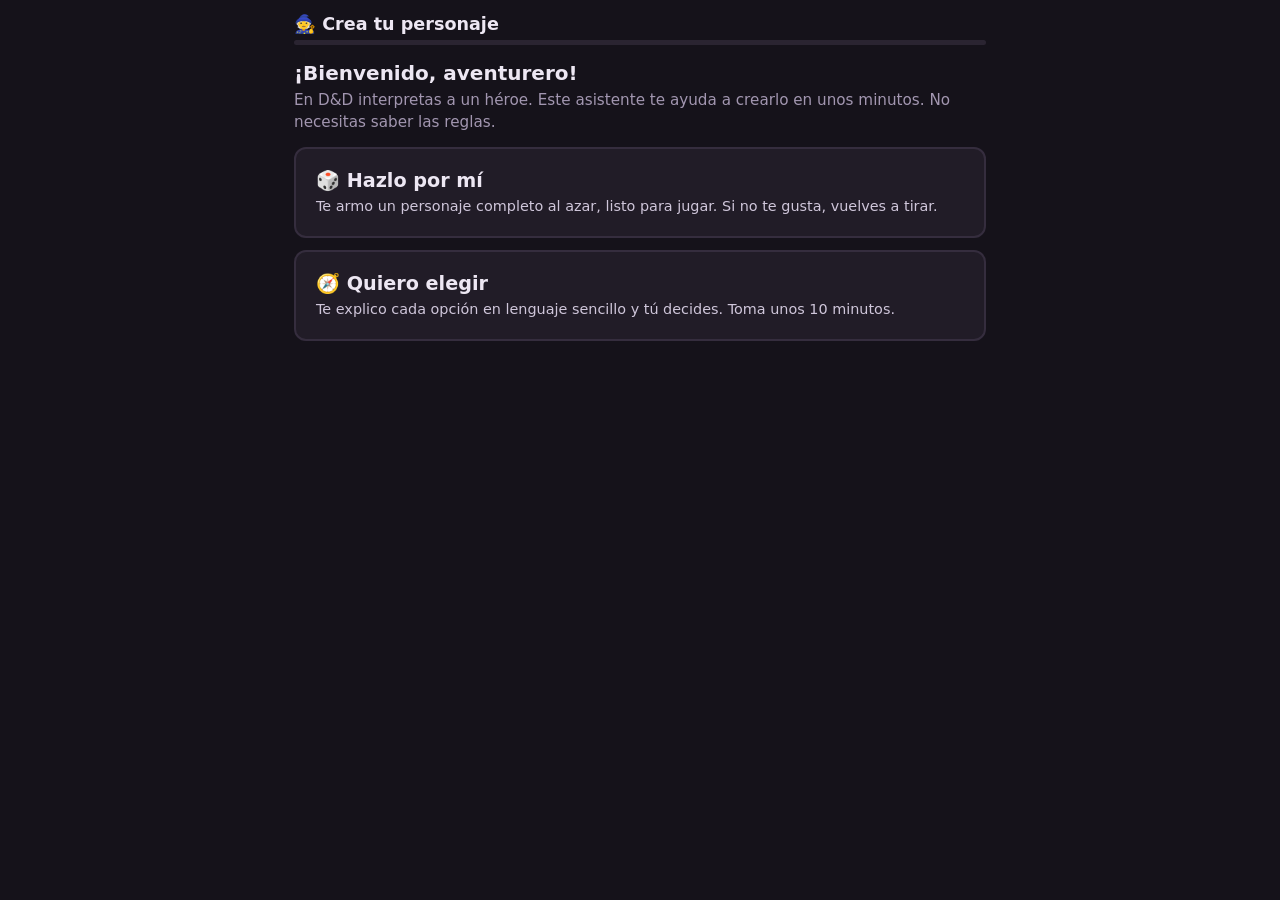
==== crear.html @ 87eded95 "Add files via upload" ====
<!DOCTYPE html>
<html lang="es">
<head>
<meta charset="utf-8">
<meta name="viewport" content="width=device-width, initial-scale=1, viewport-fit=cover">
<title>Crea tu personaje — Mesa D&D</title>
<style>
  :root { --bg:#15121a; --card:#211c27; --card2:#2a2431; --line:#352d3e; --txt:#ede7f3; --mut:#a296b0; --acc:#d4a94e; --acc2:#8f6fd1; --ok:#5fbf7a; }
  * { box-sizing:border-box; -webkit-tap-highlight-color:transparent; }
  html,body { margin:0; background:var(--bg); color:var(--txt); font-family:system-ui,-apple-system,"Segoe UI",sans-serif; }
  main { max-width:720px; margin:0 auto; padding:14px 14px 90px; }
  .top { display:flex; align-items:center; gap:10px; margin-bottom:6px; }
  .top h1 { font-size:1.1rem; margin:0; flex:1; }
  .prog { height:5px; background:var(--card2); border-radius:4px; overflow:hidden; margin-bottom:16px; }
  .prog i { display:block; height:100%; background:var(--acc); transition:width .3s; }
  h2 { font-size:1.25rem; margin:6px 0 4px; }
  p.ayuda { color:var(--mut); margin:0 0 14px; font-size:.95rem; line-height:1.45; }
  .opciones { display:grid; gap:10px; }
  .op { background:var(--card); border:2px solid var(--line); border-radius:12px; padding:12px 14px; cursor:pointer; text-align:left; color:var(--txt); font:inherit; width:100%; }
  .op.sel { border-color:var(--acc); background:#2b2416; }
  .op .t { font-weight:700; font-size:1.02rem; display:flex; align-items:center; gap:8px; flex-wrap:wrap; }
  .op .d { color:#cfc6da; font-size:.9rem; margin-top:4px; line-height:1.4; }
  .op .m { color:var(--mut); font-size:.8rem; margin-top:6px; }
  .tag { font-size:.68rem; padding:2px 7px; border-radius:20px; font-weight:700; background:var(--card2); color:var(--mut); }
  .tag.facil { background:#1f3a29; color:#8fe0a7; } .tag.media { background:#3a3220; color:#f0cf7a; } .tag.alta { background:#3a2026; color:#f08f9b; }
  .tag.rec { background:var(--acc); color:#1b1408; }
  .grande { display:grid; gap:12px; }
  .grande .op { padding:20px; } .grande .op .t { font-size:1.2rem; }
  .barra-nav { position:fixed; bottom:0; left:0; right:0; background:#1b1720; border-top:1px solid var(--line); padding:10px 14px calc(10px + env(safe-area-inset-bottom)); display:flex; gap:10px; justify-content:center; }
  .barra-nav > div { max-width:720px; width:100%; display:flex; gap:10px; }
  button.b { background:var(--card2); color:var(--txt); border:1px solid var(--line); border-radius:10px; padding:12px 16px; font-size:1rem; cursor:pointer; font-family:inherit; }
  button.p { background:var(--acc); color:#1b1408; border-color:var(--acc); font-weight:700; flex:1; }
  button.p:disabled { opacity:.4; }
  button.s { padding:8px 12px; font-size:.88rem; }
  .check { display:flex; align-items:center; gap:10px; background:var(--card); border:1px solid var(--line); border-radius:10px; padding:10px 12px; cursor:pointer; }
  .check.sel { border-color:var(--acc2); background:#2a2340; }
  .check.fija { opacity:.75; cursor:default; }
  .check input { width:20px; height:20px; accent-color:var(--acc2); }
  .check small { color:var(--mut); margin-left:auto; }
  .lista-checks { display:grid; grid-template-columns:repeat(auto-fill,minmax(200px,1fr)); gap:8px; }
  .contador { color:var(--acc); font-weight:700; margin-bottom:10px; }
  label.f { display:flex; flex-direction:column; gap:4px; font-size:.85rem; color:var(--mut); margin-bottom:12px; }
  input.t, select { background:#120f16; color:var(--txt); border:1px solid var(--line); border-radius:9px; padding:10px; font-size:16px; font-family:inherit; width:100%; }
  .fila { display:flex; gap:8px; align-items:flex-end; } .fila > label { flex:1; margin-bottom:0; }
  .sub { margin-top:12px; padding:12px; background:var(--card2); border-radius:10px; }
  .sub h3 { margin:0 0 8px; font-size:.95rem; color:var(--acc); }

  /* Ficha */
  .ficha { background:#fbf8f2; color:#1d1a16; border-radius:12px; padding:18px; font-size:.92rem; }
  .ficha h2 { color:#1d1a16; margin:0; font-size:1.5rem; }
  .ficha .sub2 { color:#6b6157; margin:2px 0 12px; }
  .ficha h3 { font-size:.8rem; text-transform:uppercase; letter-spacing:.06em; color:#8a5a12; margin:16px 0 6px; border-bottom:1px solid #e3d9c8; padding-bottom:3px; }
  .cars { display:grid; grid-template-columns:repeat(6,1fr); gap:6px; }
  .car { border:1.5px solid #cbbfa9; border-radius:10px; text-align:center; padding:6px 2px; }
  .car .n { font-size:.68rem; font-weight:700; color:#6b6157; }
  .car .mod { font-size:1.35rem; font-weight:800; }
  .car .v { font-size:.75rem; color:#6b6157; }
  .stats { display:grid; grid-template-columns:repeat(4,1fr); gap:6px; }
  .st { border:1.5px solid #cbbfa9; border-radius:10px; text-align:center; padding:6px 2px; }
  .st b { display:block; font-size:1.25rem; } .st span { font-size:.68rem; color:#6b6157; font-weight:700; }
  .dos { display:grid; grid-template-columns:1fr 1fr; gap:14px; }
  .ficha ul { margin:0; padding-left:18px; } .ficha li { margin:3px 0; line-height:1.35; }
  .hab { display:grid; grid-template-columns:1fr auto; gap:1px 8px; font-size:.85rem; }
  .hab .c { font-weight:700; } .hab .no { color:#8b8178; }
  table.armas { width:100%; border-collapse:collapse; font-size:.85rem; }
  table.armas th { text-align:left; font-size:.7rem; color:#6b6157; } table.armas td { padding:3px 2px; border-top:1px solid #eee4d3; }
  .nota { font-size:.78rem; color:#6b6157; margin-top:12px; }
  .acciones { display:flex; flex-wrap:wrap; gap:8px; margin:14px 0; }
  @media (max-width:520px) { .cars { grid-template-columns:repeat(3,1fr); } .dos { grid-template-columns:1fr; } }
  @media print {
    body, html { background:#fff; } .no-print, .barra-nav, .top, .prog { display:none !important; }
    main { padding:0; max-width:none; } .ficha { border-radius:0; padding:0; font-size:10.5pt; }
    .cars { grid-template-columns:repeat(6,1fr); } .dos { grid-template-columns:1fr 1fr; }
  }
  .toast { position:fixed; left:50%; bottom:90px; transform:translateX(-50%); background:var(--card2); border:1px solid var(--acc); padding:10px 16px; border-radius:10px; opacity:0; transition:opacity .2s; pointer-events:none; z-index:9; }
  .toast.on { opacity:1; }
</style>
</head>
<body>
<main>
  <div class="top"><h1>🧙 Crea tu personaje</h1><span id="paso-txt" style="color:var(--mut);font-size:.85rem"></span></div>
  <div class="prog"><i id="prog"></i></div>
  <div id="vista"></div>
</main>
<div class="barra-nav no-print" id="nav"><div>
  <button class="b" id="atras">← Atrás</button>
  <button class="b p" id="sig">Siguiente →</button>
</div></div>
<div class="toast" id="toast"></div>

<script>
/* =====================================================================
   DATOS — SRD 5.2.1 (Wizards of the Coast, CC-BY-4.0). Traducción propia.
   ===================================================================== */
const CAR = ["FUE","DES","CON","INT","SAB","CAR"];
const CAR_N = { FUE:"Fuerza", DES:"Destreza", CON:"Constitución", INT:"Inteligencia", SAB:"Sabiduría", CAR:"Carisma" };
const HAB = { "Acrobacias":"DES","Arcanos":"INT","Atletismo":"FUE","Engaño":"CAR","Historia":"INT","Interpretación":"CAR",
  "Intimidación":"CAR","Investigación":"INT","Juego de manos":"DES","Medicina":"SAB","Naturaleza":"INT","Percepción":"SAB",
  "Perspicacia":"SAB","Persuasión":"CAR","Religión":"INT","Sigilo":"DES","Supervivencia":"SAB","Trato con animales":"SAB" };
const TODAS = Object.keys(HAB);

// Armas: [nombre, daño, tipo, propiedad: "sutil" | "dist" | "arroj" | ""]
const A = {
  granhacha:["Gran hacha","1d12","cortante",""], hachamano:["Hacha de mano","1d6","cortante","arroj"],
  daga:["Daga","1d4","perforante","sutil"], maza:["Maza","1d6","contundente",""], hoz:["Hoz","1d4","cortante",""],
  baston:["Bastón","1d6","contundente",""], espadon:["Espadón","2d6","cortante",""], mayal:["Mayal","1d8","contundente",""],
  jabalina:["Jabalina","1d6","perforante","arroj"], cimitarra:["Cimitarra","1d6","cortante","sutil"],
  espadacorta:["Espada corta","1d6","perforante","sutil"], arcolargo:["Arco largo","1d8","perforante","dist"],
  arcocorto:["Arco corto","1d6","perforante","dist"], lanza:["Lanza","1d6","perforante",""], espadalarga:["Espada larga","1d8","cortante",""],
};

const CLASES = {
  barbaro: { n:"Bárbaro", ico:"🪓", dg:12, comp:"facil", salv:["FUE","CON"], hab:[2,["Trato con animales","Atletismo","Intimidación","Naturaleza","Percepción","Supervivencia"]],
    arr:[15,13,14,10,12,8], bg:"soldado", inc:{FUE:2,CON:1},
    d:"Un guerrero feroz que entra en furia y aguanta golpes que tumbarían a cualquiera.", gusta:"te gusta ir al frente y pegar fuerte",
    eq:{ A:{ txt:"Gran hacha, 4 hachas de mano, paquete de explorador y 15 po", armas:["granhacha","hachamano"], ca:c=>10+c.DES+c.CON } },
    rasgos:c=>["<b>Furia</b> (2 usos; acción adicional): +2 al daño con ataques de Fuerza, resistencia al daño contundente, cortante y perforante, y ventaja en pruebas y salvaciones de Fuerza. Recuperas 1 uso con descanso corto y todos con descanso largo.",
      "<b>Defensa sin armadura</b>: sin armadura, tu CA es 10 + DES + CON (puedes usar escudo).",
      "<b>Maestría con armas</b>: usas la propiedad de maestría de 2 tipos de armas cuerpo a cuerpo."] },
  bardo: { n:"Bardo", ico:"🎻", dg:8, comp:"media", salv:["DES","CAR"], hab:[3,TODAS], arr:[8,14,12,13,10,15], bg:"acolito", inc:{CAR:2,INT:1},
    d:"Artista con magia: inspira a sus aliados, encanta a la gente y sabe un poco de todo.", gusta:"te gusta hablar, apoyar al grupo y lucirte",
    eq:{ A:{ txt:"Armadura de cuero, 2 dagas, un instrumento musical, paquete de artista y 19 po", armas:["daga"], ca:c=>11+c.DES } },
    magia:{ car:"CAR", trucos:2, prep:4, esp:"2 de nivel 1" },
    rasgos:c=>[`<b>Inspiración bárdica</b> (acción adicional): das a un aliado un d6 que puede sumar a una tirada d20 fallida. Usos: ${Math.max(1,c.CAR)} por descanso largo.`,
      "<b>Lanzamiento de conjuros</b> (Carisma): 2 trucos y 4 conjuros preparados de la lista de bardo."] },
  clerigo: { n:"Clérigo", ico:"✨", dg:8, comp:"media", salv:["SAB","CAR"], hab:[2,["Historia","Perspicacia","Medicina","Persuasión","Religión"]],
    arr:[14,8,13,10,15,12], bg:"acolito", inc:{SAB:2,CAR:1},
    d:"Elegido de un dios: cura, protege y castiga con poder divino. El corazón del grupo.", gusta:"te gusta cuidar a los demás",
    eq:{ A:{ txt:"Camisote de mallas, escudo, maza, símbolo sagrado, paquete de sacerdote y 7 po", armas:["maza"], ca:c=>13+Math.min(2,c.DES)+2 } },
    magia:{ car:"SAB", trucos:3, prep:4, esp:"2 de nivel 1" },
    rasgos:c=>["<b>Lanzamiento de conjuros</b> (Sabiduría): 3 trucos y 4 conjuros preparados de la lista de clérigo.",
      "<b>Orden divina</b>: elige <i>Protector</i> (armas marciales y armadura pesada) o <i>Taumaturgo</i> (un truco extra y bono a Arcanos y Religión)."] },
  druida: { n:"Druida", ico:"🌿", dg:8, comp:"alta", salv:["INT","SAB"], hab:[2,["Trato con animales","Arcanos","Perspicacia","Medicina","Naturaleza","Percepción","Religión","Supervivencia"]],
    arr:[8,12,14,13,15,10], bg:"sabio", inc:{SAB:2,CON:1},
    d:"Guardián de la naturaleza con magia de plantas, animales y elementos.", gusta:"te gusta la naturaleza y tener muchas opciones",
    eq:{ A:{ txt:"Armadura de cuero, escudo, hoz, foco druídico (bastón), paquete de explorador, útiles de herborista y 9 po", armas:["hoz","baston"], ca:c=>11+c.DES+2 } },
    magia:{ car:"SAB", trucos:2, prep:4, esp:"2 de nivel 1" },
    rasgos:c=>["<b>Druídico</b>: conoces el idioma secreto de los druidas y siempre tienes preparado <i>Hablar con los animales</i>.",
      "<b>Orden primigenia</b>: elige <i>Mago</i> (un truco extra y bono a Arcanos y Naturaleza) o <i>Guardián</i> (armas marciales y armadura media).",
      "<b>Lanzamiento de conjuros</b> (Sabiduría): 2 trucos y 4 conjuros preparados de la lista de druida."] },
  guerrero: { n:"Guerrero", ico:"⚔️", dg:10, comp:"facil", salv:["FUE","CON"], hab:[2,["Acrobacias","Trato con animales","Atletismo","Historia","Perspicacia","Intimidación","Persuasión","Percepción","Supervivencia"]],
    arr:[15,14,13,8,10,12], bg:"soldado", inc:{FUE:2,CON:1},
    d:"Experto en armas y armaduras. Sencillo de jugar y muy resistente.", gusta:"quieres algo directo y sólido",
    eq:{ A:{ txt:"Cota de mallas, espadón, mayal, 8 jabalinas, paquete de explorador de mazmorras y 4 po", armas:["espadon","mayal","jabalina"], ca:c=>16, estilo:"armas a dos manos" },
         B:{ txt:"Armadura de cuero tachonado, cimitarra, espada corta, arco largo, 20 flechas, carcaj, paquete de explorador de mazmorras y 11 po", armas:["arcolargo","cimitarra","espadacorta"], ca:c=>12+c.DES, estilo:"arquería" } },
    rasgos:c=>[`<b>Estilo de combate</b>: ${c._eq.estilo === "arquería" ? "<i>Arquería</i>: +2 a las tiradas de ataque con armas a distancia (ya incluido)." : "<i>Combate con armas a dos manos</i>: al tirar daño con un arma a dos manos, trata los 1 y 2 como 3."}`,
      "<b>Nuevas fuerzas</b> (acción adicional): recuperas 1d10 + tu nivel de PG. 2 usos.",
      "<b>Maestría con armas</b>: usas la propiedad de maestría de 3 tipos de armas."] },
  monje: { n:"Monje", ico:"👊", dg:8, comp:"media", salv:["FUE","DES"], hab:[2,["Acrobacias","Atletismo","Historia","Perspicacia","Religión","Sigilo"]],
    arr:[12,15,13,10,14,8], bg:"criminal", inc:{DES:2,CON:1},
    d:"Artista marcial veloz que pelea con puños y patadas.", gusta:"te gusta moverte rápido y golpear muchas veces",
    eq:{ A:{ txt:"Lanza, 5 dagas, herramientas de artesano o instrumento musical, paquete de explorador y 11 po", armas:["lanza","daga"], ca:c=>10+c.DES+c.SAB, monje:true } },
    rasgos:c=>["<b>Artes marciales</b>: puedes hacer un golpe sin armas como acción adicional; tu dado de artes marciales es d6 y usas Destreza para golpes sin armas y armas de monje.",
      "<b>Defensa sin armadura</b>: sin armadura ni escudo, tu CA es 10 + DES + SAB."] },
  paladin: { n:"Paladín", ico:"🛡️", dg:10, comp:"media", salv:["SAB","CAR"], hab:[2,["Atletismo","Perspicacia","Intimidación","Medicina","Persuasión","Religión"]],
    arr:[15,10,13,8,12,14], bg:"soldado", inc:{FUE:2,CON:1},
    d:"Caballero sagrado con un juramento: pelea en primera fila y también cura.", gusta:"quieres ser el héroe protector",
    eq:{ A:{ txt:"Cota de mallas, escudo, espada larga, 6 jabalinas, símbolo sagrado, paquete de sacerdote y 9 po", armas:["espadalarga","jabalina"], ca:c=>16+2 } },
    magia:{ car:"CAR", trucos:0, prep:2, esp:"2 de nivel 1" },
    rasgos:c=>["<b>Imposición de manos</b> (acción adicional): reserva de 5 PG para curar (5 × nivel).",
      "<b>Lanzamiento de conjuros</b> (Carisma): 2 conjuros preparados de la lista de paladín.",
      "<b>Maestría con armas</b>: usas la propiedad de maestría de 2 tipos de armas."] },
  explorador: { n:"Explorador", ico:"🏹", dg:10, comp:"media", salv:["FUE","DES"], hab:[3,["Trato con animales","Atletismo","Perspicacia","Investigación","Naturaleza","Percepción","Sigilo","Supervivencia"]],
    arr:[12,15,13,8,14,10], bg:"soldado", inc:{DES:2,CON:1},
    d:"Cazador y rastreador experto en la naturaleza, letal con el arco.", gusta:"te gusta atacar a distancia y explorar",
    eq:{ A:{ txt:"Armadura de cuero tachonado, cimitarra, espada corta, arco largo, 20 flechas, carcaj, foco druídico (muérdago), paquete de explorador y 7 po", armas:["arcolargo","cimitarra","espadacorta"], ca:c=>12+c.DES } },
    magia:{ car:"SAB", trucos:0, prep:2, esp:"2 de nivel 1" },
    rasgos:c=>["<b>Enemigo predilecto</b>: siempre tienes preparado <i>Marca del cazador</i> y puedes lanzarlo 2 veces sin gastar espacio por descanso largo.",
      "<b>Lanzamiento de conjuros</b> (Sabiduría): 2 conjuros preparados de la lista de explorador.",
      "<b>Maestría con armas</b>: usas la propiedad de maestría de 2 tipos de armas."] },
  picaro: { n:"Pícaro", ico:"🗡️", dg:8, comp:"facil", salv:["DES","INT"], hab:[4,["Acrobacias","Atletismo","Engaño","Perspicacia","Intimidación","Investigación","Percepción","Persuasión","Juego de manos","Sigilo"]],
    arr:[12,15,13,14,10,8], bg:"criminal", inc:{DES:2,CON:1},
    d:"Sigiloso y astuto: abre cerraduras, desactiva trampas y golpea donde más duele.", gusta:"te gusta ser sigiloso y listo",
    eq:{ A:{ txt:"Armadura de cuero, 2 dagas, espada corta, arco corto, 20 flechas, carcaj, herramientas de ladrón, paquete de ladrón y 8 po", armas:["espadacorta","arcocorto","daga"], ca:c=>11+c.DES } },
    rasgos:c=>["<b>Ataque furtivo</b>: una vez por turno, +1d6 de daño con un arma sutil o a distancia si tienes ventaja o un aliado está a 5 pies del objetivo.",
      "<b>Pericia</b>: elige 2 de tus habilidades; tu bono de competencia se duplica en ellas.",
      "<b>Jerga de ladrones</b>: conoces el lenguaje secreto de los ladrones y un idioma más.",
      "<b>Maestría con armas</b>: usas la propiedad de maestría de 2 tipos de armas."] },
  hechicero: { n:"Hechicero", ico:"🔥", dg:6, comp:"alta", salv:["CON","CAR"], hab:[2,["Arcanos","Engaño","Perspicacia","Intimidación","Persuasión","Religión"]],
    arr:[10,13,14,8,12,15], bg:"acolito", inc:{CAR:2,SAB:1},
    d:"La magia corre por su sangre: pocos conjuros, pero muy potentes.", gusta:"quieres lanzar magia explosiva",
    eq:{ A:{ txt:"Lanza, 2 dagas, foco arcano (cristal), paquete de explorador de mazmorras y 28 po", armas:["lanza","daga"], ca:c=>10+c.DES } },
    magia:{ car:"CAR", trucos:4, prep:2, esp:"2 de nivel 1" },
    rasgos:c=>["<b>Lanzamiento de conjuros</b> (Carisma): 4 trucos y 2 conjuros preparados de la lista de hechicero.",
      "<b>Hechicería innata</b> (acción adicional, 1 minuto): +1 a la CD de tus conjuros y ventaja en tus ataques de conjuro. 2 veces por descanso largo."] },
  brujo: { n:"Brujo", ico:"👁️", dg:8, comp:"alta", salv:["SAB","CAR"], hab:[2,["Arcanos","Engaño","Historia","Intimidación","Investigación","Naturaleza","Religión"]],
    arr:[8,14,13,12,10,15], bg:"acolito", inc:{CAR:2,INT:1},
    d:"Hizo un pacto con un ser poderoso a cambio de magia. Misterioso y versátil.", gusta:"te atrae una historia oscura",
    eq:{ A:{ txt:"Armadura de cuero, hoz, 2 dagas, foco arcano (orbe), libro de saber oculto, paquete de erudito y 15 po", armas:["hoz","daga"], ca:c=>11+c.DES } },
    magia:{ car:"CAR", trucos:2, prep:2, esp:"1 de nivel 1 (vuelve con descanso corto)" },
    rasgos:c=>["<b>Invocaciones sobrenaturales</b>: elige 1 invocación.",
      "<b>Magia de pacto</b> (Carisma): 2 trucos y 2 conjuros preparados de la lista de brujo. Tu espacio de conjuro se recupera con descanso corto."] },
  mago: { n:"Mago", ico:"📜", dg:6, comp:"alta", salv:["INT","SAB"], hab:[2,["Arcanos","Historia","Perspicacia","Investigación","Medicina","Naturaleza","Religión"]],
    arr:[8,12,13,15,14,10], bg:"sabio", inc:{INT:2,CON:1},
    d:"Estudioso de la magia arcana con el libro de conjuros más grande del grupo.", gusta:"te gusta resolver problemas con ingenio",
    eq:{ A:{ txt:"2 dagas, foco arcano (bastón), túnica, libro de conjuros, paquete de erudito y 5 po", armas:["daga","baston"], ca:c=>10+c.DES } },
    magia:{ car:"INT", trucos:3, prep:4, esp:"2 de nivel 1" },
    rasgos:c=>["<b>Lanzamiento de conjuros</b> (Inteligencia): 3 trucos y 4 conjuros preparados. Tu libro empieza con 6 conjuros de nivel 1.",
      "<b>Ritualista</b>: lanzas como ritual los conjuros con esa etiqueta de tu libro sin prepararlos.",
      "<b>Recuperación arcana</b>: una vez por descanso largo, al terminar un descanso corto recuperas espacios de conjuro (nivel total 1)."] },
};

const TRASFONDOS = {
  acolito:  { n:"Acólito", cars:["INT","SAB","CAR"], hab:["Perspicacia","Religión"], herr:"Útiles de caligrafía",
    dote:"<b>Iniciado en la magia (Clérigo)</b>: 2 trucos y 1 conjuro de nivel 1 de clérigo; ese conjuro lo lanzas gratis 1 vez por descanso largo.",
    d:"Serviste en un templo. Conoces los ritos y las escrituras de tu fe." },
  criminal: { n:"Criminal", cars:["DES","CON","INT"], hab:["Juego de manos","Sigilo"], herr:"Herramientas de ladrón",
    dote:"<b>Alerta</b>: sumas tu bono de competencia a la iniciativa (ya incluido) y puedes intercambiar tu iniciativa con un aliado.",
    d:"Vivías al margen de la ley: robos, contrabando o algo peor." },
  sabio:    { n:"Sabio", cars:["CON","INT","SAB"], hab:["Arcanos","Historia"], herr:"Útiles de caligrafía",
    dote:"<b>Iniciado en la magia (Mago)</b>: 2 trucos y 1 conjuro de nivel 1 de mago; ese conjuro lo lanzas gratis 1 vez por descanso largo.",
    d:"Pasaste años entre libros y pergaminos buscando conocimiento." },
  soldado:  { n:"Soldado", cars:["FUE","DES","CON"], hab:["Atletismo","Intimidación"], herr:"Un juego de mesa",
    dote:"<b>Atacante salvaje</b>: una vez por turno, al impactar con un arma, tira el daño dos veces y quédate con el mayor.",
    d:"Serviste en un ejército o milicia. Sabes pelear en formación y obedecer órdenes." },
};

const ESPECIES = {
  draconido: { n:"Dracónido", vel:30, d:"Descendiente de dragones, con escamas y aliento elemental.",
    sub:{ t:"Ancestro dracónico", ops:{ "Negro o Cobre":"ácido", "Azul o Bronce":"relámpago", "Latón, Oro o Rojo":"fuego", "Verde":"veneno", "Plata o Blanco":"frío" } },
    rasgos:s=>[`<b>Arma de aliento</b>: sustituye un ataque por un cono de 15 pies o una línea de 30×5 pies. Salvación de DES (CD 8 + CON + competencia) o 1d10 de daño de ${s}, la mitad si supera. Usos: tu bono de competencia por descanso largo.`,
      `<b>Resistencia</b> al daño de ${s}.`, "<b>Visión en la oscuridad</b> 60 pies."] },
  enano: { n:"Enano", vel:30, d:"Recio y testarudo, hijo de la piedra y la forja.", pgExtra:1,
    rasgos:()=>["<b>Visión en la oscuridad</b> 120 pies.", "<b>Resiliencia enana</b>: resistencia al daño de veneno y ventaja en salvaciones contra el estado Envenenado.",
      "<b>Dureza enana</b>: +1 PG máximo por nivel (ya incluido).", "<b>Afinidad con la piedra</b> (acción adicional): sentido de la vibración 60 pies durante 10 minutos sobre piedra. Usos: tu bono de competencia por descanso largo."] },
  elfo: { n:"Elfo", vel:30, d:"Gracioso y longevo, con sentidos agudos y un toque de magia feérica.",
    sub:{ t:"Linaje élfico", ops:{ "Drow":"Visión en la oscuridad 120 pies y conoces el truco <i>Luces danzantes</i>.", "Alto elfo":"Conoces el truco <i>Prestidigitación</i> (puedes cambiarlo por otro truco de mago tras un descanso largo).", "Elfo de los bosques":"Tu velocidad es 35 pies y conoces el truco <i>Druidismo</i>." } },
    habExtra:{ n:1, de:["Perspicacia","Percepción","Supervivencia"], t:"Sentidos agudos" },
    rasgos:s=>[`<b>Linaje</b>: ${s}`, "<b>Visión en la oscuridad</b> 60 pies.", "<b>Ascendencia feérica</b>: ventaja en salvaciones contra el estado Hechizado.", "<b>Trance</b>: no duermes; tu descanso largo dura 4 horas de meditación."] },
  gnomo: { n:"Gnomo", vel:30, d:"Pequeño, curioso e ingenioso, con un don para la magia y los inventos.",
    sub:{ t:"Linaje gnómico", ops:{ "Gnomo de los bosques":"Conoces el truco <i>Ilusión menor</i> y siempre tienes preparado <i>Hablar con los animales</i>.", "Gnomo de las rocas":"Conoces los trucos <i>Remendar</i> y <i>Prestidigitación</i>, y puedes construir pequeños aparatos mecánicos." } },
    rasgos:s=>[`<b>Linaje</b>: ${s}`, "<b>Visión en la oscuridad</b> 60 pies.", "<b>Astucia gnómica</b>: ventaja en salvaciones de INT, SAB y CAR."] },
  goliat: { n:"Goliat", vel:35, d:"Gigante entre la gente, descendiente de los auténticos gigantes.",
    sub:{ t:"Ancestro gigante", ops:{ "De las nubes":"Acción adicional: te teletransportas 30 pies.", "Del fuego":"Al impactar, +1d10 de daño de fuego.", "De la escarcha":"Al impactar, +1d6 de daño de frío y el objetivo pierde 10 pies de velocidad.", "De las colinas":"Al impactar a un objetivo Grande o menor, lo derribas.", "De la piedra":"Reacción al recibir daño: lo reduces en 1d12 + CON.", "De la tormenta":"Reacción al recibir daño de alguien a 60 pies: le haces 1d8 de daño de trueno." } },
    rasgos:s=>[`<b>Ancestro gigante</b> (usos: tu bono de competencia por descanso largo): ${s}`, "<b>Complexión poderosa</b>: ventaja en pruebas para librarte de un agarre y cargas como si fueras una talla más grande."] },
  mediano: { n:"Mediano", vel:30, d:"Pequeño, valiente y con una suerte asombrosa.",
    rasgos:()=>["<b>Suerte</b>: si sacas 1 natural en una tirada d20, repítela.", "<b>Valiente</b>: ventaja en salvaciones contra el estado Asustado.", "<b>Agilidad mediana</b>: puedes atravesar el espacio de criaturas más grandes.", "<b>Sigilo natural</b>: puedes esconderte tras una criatura más grande que tú."] },
  humano: { n:"Humano", vel:30, d:"Versátil y ambicioso; se adapta a cualquier cosa.",
    habExtra:{ n:1, de:TODAS, t:"Hábil" },
    rasgos:()=>["<b>Ingenioso</b>: ganas Inspiración heroica cada vez que terminas un descanso largo.", "<b>Hábil</b>: competencia en una habilidad extra (ya incluida).", "<b>Versátil</b>: ganas una dote de origen extra (se recomienda <i>Habilidoso</i>; elígela con tu DM)."] },
  orco: { n:"Orco", vel:30, d:"Fuerte e incansable, sigue en pie cuando otros caen.",
    rasgos:()=>["<b>Subidón de adrenalina</b>: acción adicional para Correr y ganar PG temporales igual a tu bono de competencia. Usos: tu bono de competencia por descanso corto o largo.", "<b>Visión en la oscuridad</b> 120 pies.", "<b>Aguante implacable</b>: una vez por descanso largo, si caes a 0 PG te quedas en 1."] },
  tiflin: { n:"Tiflin", vel:30, d:"Con sangre de los planos inferiores: cuernos, cola y magia infernal.",
    sub:{ t:"Legado infernal", ops:{ "Abisal":"Resistencia al veneno; conoces el truco <i>Rociada venenosa</i>.", "Ctónico":"Resistencia al daño necrótico; conoces el truco <i>Toque gélido</i>.", "Infernal":"Resistencia al fuego; conoces el truco <i>Descarga de fuego</i>." } },
    rasgos:s=>[`<b>Legado</b>: ${s}`, "<b>Visión en la oscuridad</b> 60 pies.", "<b>Presencia sobrenatural</b>: conoces el truco <i>Taumaturgia</i>."] },
};

const NOMBRES = ["Aldric","Mira","Thorn","Ysolde","Brann","Kessa","Oren","Vexa","Dorian","Sable","Tamsin","Grull","Lirien","Bodo","Nyx","Hilda","Corvin","Fenna","Rurik","Zaya"];
const APODOS = ["el Callado","Mano Rápida","el Último","Ojos de Ceniza","Rompepiedras","la Que Vuelve","Medio Santo","Sin Sombra","el Prestado","Dos Monedas","Cantaruinas","el Amable"];
const MOTIVOS = ["Debes dinero a alguien peligroso.","Buscas a un familiar desaparecido.","Una profecía (probablemente falsa) habla de ti.","Quieres fama: que canten tu nombre en las tabernas.","Huyes de algo que hiciste.","Pagas una deuda de honor con tu espada.","Te aburría tu vida y esto suena mejor.","Alguien te pagó por adelantado… y ya te lo gastaste."];
const RASGOS_P = ["Hablas demasiado cuando estás nervioso.","Coleccionas algo raro (dientes, llaves, botones).","Desconfías de cualquiera que sea amable contigo.","Siempre tienes hambre.","Rezas antes de cada pelea, aunque no sepas bien a quién.","Exageras tus hazañas.","No puedes dejar una puerta cerrada sin abrirla.","Defiendes a los débiles aunque te cueste caro.","Le pones nombre a tus armas y les hablas.","Odias mojarte."];
const APARIENCIAS = ["Una cicatriz que nunca explicas igual dos veces.","Ropa demasiado elegante para un aventurero.","Un tatuaje de un símbolo que no reconoces.","Ojos de colores distintos.","Siempre llevas un sombrero ridículo.","Joyas baratas por todas partes.","Una mascota pequeña en el hombro o el bolsillo.","Te falta un diente y silbas al hablar."];

/* ============================ ESTADO ============================ */
const al = arr => arr[Math.floor(Math.random() * arr.length)];
const mod = v => Math.floor((v - 10) / 2);
const fmt = n => (n >= 0 ? "+" : "") + n;
const esc = s => String(s ?? "").replace(/[&<>"']/g, c => ({"&":"&amp;","<":"&lt;",">":"&gt;",'"':"&quot;","'":"&#39;"}[c]));
let P = {};      // personaje en construcción
let paso = 0;
const PASOS = ["inicio","clase","especie","trasfondo","habilidades","equipo","detalles","ficha"];

function incrementos(clase, bg) {
  const C = CLASES[clase];
  if (bg === C.bg) return { ...C.inc };
  // Regla general: +2 a la característica más alta de las del trasfondo; +1 a otra (preferimos una impar, que sube el modificador).
  const base = Object.fromEntries(CAR.map((k, i) => [k, C.arr[i]]));
  const ops = [...TRASFONDOS[bg].cars].sort((a, b) => base[b] - base[a]);
  const inc = { [ops[0]]: 2 };
  const resto = ops.slice(1).sort((a, b) => (base[b] % 2) - (base[a] % 2) || base[b] - base[a]);
  inc[resto[0]] = 1;
  return inc;
}
function calcular() {
  const C = CLASES[P.clase], B = TRASFONDOS[P.bg], S = ESPECIES[P.especie];
  const inc = incrementos(P.clase, P.bg);
  const val = {}, m = {};
  CAR.forEach((k, i) => { val[k] = C.arr[i] + (inc[k] || 0); m[k] = mod(val[k]); });
  const eqKey = (C.eq[P.opEq] ? P.opEq : "A");
  const eq = C.eq[eqKey];
  const ctx = { ...m, _eq: eq };
  const pb = 2;
  const habs = new Set([...B.hab, ...P.habs, ...(P.habExtra || [])]);
  const subTxt = S.sub ? S.sub.ops[P.sub] : null;
  const pg = C.dg + m.CON + (S.pgExtra || 0);
  const ini = m.DES + (P.bg === "criminal" ? pb : 0);
  const vel = (P.especie === "elfo" && P.sub === "Elfo de los bosques") ? 35 : S.vel;
  const armas = eq.armas.map(k => {
    const [n, dado, tipo, prop] = A[k];
    let car = "FUE";
    if (prop === "dist") car = "DES";
    else if (prop === "sutil" || eq.monje) car = m.DES > m.FUE ? "DES" : "FUE";
    let atq = pb + m[car];
    if (prop === "dist" && eq.estilo === "arquería") atq += 2;
    const extra = prop === "arroj" ? " (arrojadiza)" : prop === "dist" ? " (distancia)" : prop === "sutil" ? " (sutil)" : "";
    return { n: n + extra, atq, dmg: `${dado}${m[car] ? fmt(m[car]) : ""} ${tipo}` };
  });
  if (eq.monje) armas.push({ n:"Golpe sin armas", atq: pb + Math.max(m.DES, m.FUE), dmg: `1d6${fmt(Math.max(m.DES, m.FUE))} contundente` });
  const mag = C.magia ? { ...C.magia, cd: 8 + pb + m[C.magia.car], atq: pb + m[C.magia.car] } : null;
  return { C, B, S, val, m, inc, eq, pb, habs, subTxt, pg, ini, vel, ca: eq.ca(ctx), armas, mag,
           rasgos: [...C.rasgos(ctx), B.dote, ...S.rasgos(P.especie === "draconido" ? subTxt : subTxt)],
           percPas: 10 + m.SAB + (habs.has("Percepción") ? pb : 0) };
}

/* ============================ ALEATORIO ============================ */
function aleatorio() {
  const clase = al(Object.keys(CLASES)), especie = al(Object.keys(ESPECIES));
  const C = CLASES[clase], S = ESPECIES[especie];
  P = { modo:"azar", clase, especie, bg:C.bg, opEq: C.eq.B && Math.random() < .5 ? "B" : "A",
        sub: S.sub ? al(Object.keys(S.sub.ops)) : null };
  const fijas = TRASFONDOS[P.bg].hab;
  const libres = C.hab[1].filter(h => !fijas.includes(h));
  P.habs = libres.sort(() => Math.random() - .5).slice(0, C.hab[0]);
  if (S.habExtra) P.habExtra = [al(S.habExtra.de.filter(h => !fijas.includes(h) && !P.habs.includes(h)))];
  P.nombre = `${al(NOMBRES)} ${al(APODOS)}`; P.jugador = P.jugador || "";
  P.motivo = al(MOTIVOS); P.rasgo = al(RASGOS_P); P.apariencia = al(APARIENCIAS);
}

/* ============================ VISTAS ============================ */
const $ = s => document.querySelector(s);
function toast(t) { const el = $("#toast"); el.textContent = t; el.classList.add("on"); clearTimeout(toast.t); toast.t = setTimeout(() => el.classList.remove("on"), 2400); }
const COMP = { facil:["Fácil","facil"], media:["Media","media"], alta:["Compleja","alta"] };

const VISTAS = {
  inicio: () => `
    <h2>¡Bienvenido, aventurero!</h2>
    <p class="ayuda">En D&D interpretas a un héroe. Este asistente te ayuda a crearlo en unos minutos. No necesitas saber las reglas.</p>
    <div class="grande">
      <button class="op" data-ir="azar"><div class="t">🎲 Hazlo por mí</div><div class="d">Te armo un personaje completo al azar, listo para jugar. Si no te gusta, vuelves a tirar.</div></button>
      <button class="op" data-ir="elegir"><div class="t">🧭 Quiero elegir</div><div class="d">Te explico cada opción en lenguaje sencillo y tú decides. Toma unos 10 minutos.</div></button>
    </div>`,
  clase: () => `
    <h2>¿Qué tipo de héroe quieres ser?</h2>
    <p class="ayuda">La clase es lo más importante: define cómo peleas y qué sabes hacer. Si es tu primera vez, las marcadas como <b>Fácil</b> son ideales.</p>
    <div class="opciones">${Object.entries(CLASES).map(([k, c]) => `
      <button class="op ${P.clase === k ? "sel" : ""}" data-set="clase" data-v="${k}">
        <div class="t">${c.ico} ${c.n} <span class="tag ${COMP[c.comp][1]}">${COMP[c.comp][0]}</span></div>
        <div class="d">${c.d}</div><div class="m">Elígelo si ${c.gusta}.</div></button>`).join("")}</div>`,
  especie: () => {
    const S = P.especie && ESPECIES[P.especie];
    return `
    <h2>¿De qué pueblo vienes?</h2>
    <p class="ayuda">Tu especie te da habilidades especiales, como ver en la oscuridad o resistir venenos. Elige la que más te guste por su estilo; ninguna es mala.</p>
    <div class="opciones">${Object.entries(ESPECIES).map(([k, s]) => `
      <button class="op ${P.especie === k ? "sel" : ""}" data-set="especie" data-v="${k}">
        <div class="t">${s.n}</div><div class="d">${s.d}</div></button>`).join("")}</div>
    ${S && S.sub ? `<div class="sub"><h3>${S.sub.t}</h3><select id="sub">${Object.keys(S.sub.ops).map(o => `<option ${P.sub === o ? "selected" : ""}>${o}</option>`).join("")}</select>
      <p class="ayuda" style="margin:8px 0 0" id="sub-d">${S.sub.ops[P.sub] || ""}</p></div>` : ""}`;
  },
  trasfondo: () => `
    <h2>¿Qué hacías antes de ser aventurero?</h2>
    <p class="ayuda">Tu trasfondo es tu pasado. Te da dos habilidades, una dote (un talento especial) y mejora tus características.</p>
    <div class="opciones">${Object.entries(TRASFONDOS).map(([k, b]) => `
      <button class="op ${P.bg === k ? "sel" : ""}" data-set="bg" data-v="${k}">
        <div class="t">${b.n} ${CLASES[P.clase].bg === k ? '<span class="tag rec">Recomendado</span>' : ""}</div>
        <div class="d">${b.d}</div><div class="m">Habilidades: ${b.hab.join(", ")} · ${b.dote.replace(/<[^>]+>/g, "").split(":")[0]}</div></button>`).join("")}</div>`,
  habilidades: () => {
    const C = CLASES[P.clase], B = TRASFONDOS[P.bg], S = ESPECIES[P.especie];
    const n = C.hab[0], lista = C.hab[1];
    const fijas = B.hab;
    const html = lista.map(h => {
      if (fijas.includes(h)) return `<label class="check fija sel"><input type="checkbox" checked disabled> ${h}<small>trasfondo</small></label>`;
      const on = P.habs.includes(h);
      return `<label class="check ${on ? "sel" : ""}"><input type="checkbox" data-hab="${h}" ${on ? "checked" : ""}> ${h}<small>${CAR_N[HAB[h]]}</small></label>`;
    }).join("");
    let extra = "";
    if (S.habExtra) {
      const ops = S.habExtra.de.filter(h => !fijas.includes(h) && !P.habs.includes(h));
      extra = `<div class="sub"><h3>${S.habExtra.t} (por ser ${S.n.toLowerCase()})</h3><p class="ayuda" style="margin:0 0 8px">Elige 1 habilidad extra:</p>
        <select id="habextra"><option value="">— elige —</option>${ops.map(h => `<option ${P.habExtra?.[0] === h ? "selected" : ""}>${h}</option>`).join("")}</select></div>`;
    }
    return `<h2>¿En qué eres bueno?</h2>
      <p class="ayuda">Las habilidades son lo que sabes hacer fuera del combate: trepar, convencer, notar trampas… Ya tienes ${fijas.length} por tu trasfondo.</p>
      <div class="contador">Elige ${n}: llevas ${P.habs.length}</div>
      <div class="lista-checks">${html}</div>${extra}`;
  },
  equipo: () => {
    const C = CLASES[P.clase];
    const ops = Object.entries(C.eq);
    return `<h2>Tu equipo</h2>
      <p class="ayuda">${ops.length > 1 ? "Elige tu paquete inicial:" : "Este es tu equipo inicial (más el paquete de tu trasfondo):"}</p>
      <div class="opciones">${ops.map(([k, e]) => `
        <button class="op ${(P.opEq || "A") === k ? "sel" : ""}" data-set="opEq" data-v="${k}">
          <div class="t">${ops.length > 1 ? (k === "A" ? "⚔️ Cuerpo a cuerpo" : "🏹 A distancia") : "🎒 Equipo de " + C.n.toLowerCase()}</div>
          <div class="d">${e.txt}</div></button>`).join("")}</div>`;
  },
  detalles: () => `
    <h2>Dale vida a tu personaje</h2>
    <p class="ayuda">Esto no cambia los números, pero hace la historia más divertida. Usa 🎲 para ideas al azar.</p>
    <div class="fila"><label class="f">Nombre<input class="t" id="d-nombre" value="${esc(P.nombre || "")}"></label><button class="b s" data-dado="nombre">🎲</button></div><br>
    <label class="f">Tu nombre (jugador)<input class="t" id="d-jugador" value="${esc(P.jugador || "")}"></label>
    <div class="fila"><label class="f">¿Por qué te aventuras?<input class="t" id="d-motivo" value="${esc(P.motivo || "")}"></label><button class="b s" data-dado="motivo">🎲</button></div><br>
    <div class="fila"><label class="f">Rasgo de personalidad<input class="t" id="d-rasgo" value="${esc(P.rasgo || "")}"></label><button class="b s" data-dado="rasgo">🎲</button></div><br>
    <div class="fila"><label class="f">Detalle de apariencia<input class="t" id="d-apariencia" value="${esc(P.apariencia || "")}"></label><button class="b s" data-dado="apariencia">🎲</button></div>`,
  ficha: () => {
    const R = calcular();
    const salv = CAR.map(k => `<div class="${R.C.salv.includes(k) ? "c" : "no"}">${R.C.salv.includes(k) ? "●" : "○"} ${CAR_N[k]}</div><div>${fmt(R.m[k] + (R.C.salv.includes(k) ? R.pb : 0))}</div>`).join("");
    const habs = TODAS.map(h => { const c = R.habs.has(h); return `<div class="${c ? "c" : "no"}">${c ? "●" : "○"} ${h} <small>(${HAB[h]})</small></div><div>${fmt(R.m[HAB[h]] + (c ? R.pb : 0))}</div>`; }).join("");
    return `
    ${P.modo === "azar" ? `<div class="acciones no-print"><button class="b p" data-ir="azar">🎲 Volver a tirar</button></div>` : ""}
    <div class="ficha" id="ficha">
      <h2>${esc(P.nombre || "Sin nombre")}</h2>
      <div class="sub2">${R.C.n} nivel 1 · ${R.S.n}${P.sub ? ` (${P.sub})` : ""} · ${R.B.n}${P.jugador ? ` · Jugador: ${esc(P.jugador)}` : ""}</div>
      <div class="cars">${CAR.map(k => `<div class="car"><div class="n">${k}</div><div class="mod">${fmt(R.m[k])}</div><div class="v">${R.val[k]}</div></div>`).join("")}</div>
      <h3>Combate</h3>
      <div class="stats">
        <div class="st"><b>${R.ca}</b><span>CA</span></div><div class="st"><b>${R.pg}</b><span>PG</span></div>
        <div class="st"><b>${fmt(R.ini)}</b><span>INICIATIVA</span></div><div class="st"><b>${R.vel}</b><span>VELOCIDAD</span></div>
        <div class="st"><b>+${R.pb}</b><span>COMPETENCIA</span></div><div class="st"><b>d${R.C.dg}</b><span>DADO DE GOLPE</span></div>
        <div class="st"><b>${R.percPas}</b><span>PERCEPCIÓN PASIVA</span></div>${R.mag ? `<div class="st"><b>${R.mag.cd}</b><span>CD CONJUROS</span></div>` : `<div class="st"><b>—</b><span>CD CONJUROS</span></div>`}
      </div>
      <h3>Ataques</h3>
      <table class="armas"><tr><th>Arma</th><th>Ataque</th><th>Daño</th></tr>${R.armas.map(a => `<tr><td>${a.n}</td><td>${fmt(a.atq)}</td><td>${a.dmg}</td></tr>`).join("")}</table>
      ${R.mag ? `<h3>Magia</h3><ul><li>Característica: <b>${CAR_N[R.mag.car]}</b> · CD de salvación <b>${R.mag.cd}</b> · Ataque de conjuro <b>${fmt(R.mag.atq)}</b></li>
        <li>${R.mag.trucos ? `<b>${R.mag.trucos}</b> trucos · ` : ""}<b>${R.mag.prep}</b> conjuros preparados · Espacios: ${R.mag.esp}</li>
        <li><i>Elige tus conjuros de la lista de ${R.C.n.toLowerCase()} con ayuda de tu DM.</i></li></ul>` : ""}
      <div class="dos">
        <div><h3>Salvaciones</h3><div class="hab">${salv}</div></div>
        <div><h3>Habilidades</h3><div class="hab">${habs}</div></div>
      </div>
      <h3>Rasgos y dotes</h3><ul>${R.rasgos.map(r => `<li>${r}</li>`).join("")}</ul>
      <h3>Equipo</h3><ul><li>${R.eq.txt}</li><li>Del trasfondo (${R.B.n.toLowerCase()}): su paquete de equipo o 50 po. Herramienta: ${R.B.herr}.</li></ul>
      ${P.motivo || P.rasgo || P.apariencia ? `<h3>Personalidad</h3><ul>${P.motivo ? `<li><b>Motivación:</b> ${esc(P.motivo)}</li>` : ""}${P.rasgo ? `<li><b>Rasgo:</b> ${esc(P.rasgo)}</li>` : ""}${P.apariencia ? `<li><b>Apariencia:</b> ${esc(P.apariencia)}</li>` : ""}</ul>` : ""}
      <p class="nota">Basado en el SRD 5.2.1 de Wizards of the Coast LLC (CC-BY-4.0). Traducción y adaptación propias.</p>
    </div>
    <div class="acciones no-print">
      <button class="b" data-accion="imprimir">🖨️ Imprimir / PDF</button>
      <button class="b" data-accion="grupo">🛡️ Agregar al grupo del DM</button>
      <button class="b" data-accion="nuevo">✨ Crear otro</button>
    </div>`;
  },
};

function puedeSeguir() {
  const v = PASOS[paso];
  if (v === "clase") return !!P.clase;
  if (v === "especie") return !!P.especie && (!ESPECIES[P.especie].sub || !!P.sub);
  if (v === "trasfondo") return !!P.bg;
  if (v === "habilidades") {
    const S = ESPECIES[P.especie];
    return P.habs.length === CLASES[P.clase].hab[0] && (!S.habExtra || !!P.habExtra?.[0]);
  }
  if (v === "detalles") return !!(P.nombre || "").trim();
  return true;
}
function pintar() {
  const v = PASOS[paso];
  $("#vista").innerHTML = VISTAS[v]();
  const total = PASOS.length - 2;
  $("#prog").style.width = (v === "inicio" ? 0 : v === "ficha" ? 100 : (paso / (total + 1)) * 100) + "%";
  $("#paso-txt").textContent = v === "inicio" || v === "ficha" ? "" : `Paso ${paso} de ${total}`;
  $("#nav").style.display = v === "inicio" ? "none" : "";
  $("#sig").style.display = v === "ficha" ? "none" : "";
  $("#atras").textContent = v === "ficha" && P.modo === "azar" ? "← Inicio" : "← Atrás";
  $("#sig").textContent = PASOS[paso + 1] === "ficha" ? "Ver mi ficha ✓" : "Siguiente →";
  $("#sig").disabled = !puedeSeguir();
  window.scrollTo(0, 0);
}
function refrescarBoton() { $("#sig").disabled = !puedeSeguir(); }

/* ============================ EVENTOS ============================ */
document.addEventListener("click", e => {
  const t = e.target.closest("[data-ir],[data-set],[data-dado],[data-accion]");
  if (!t) return;
  if (t.dataset.ir === "azar") { aleatorio(); paso = PASOS.indexOf("ficha"); return pintar(); }
  if (t.dataset.ir === "elegir") { P = { modo:"elegir", habs:[] }; paso = 1; return pintar(); }
  if (t.dataset.set) {
    const k = t.dataset.set, v = t.dataset.v;
    if (k === "clase" && P.clase !== v) { P.clase = v; P.bg = CLASES[v].bg; P.habs = []; P.opEq = "A"; }
    if (k === "especie" && P.especie !== v) { P.especie = v; P.sub = ESPECIES[v].sub ? Object.keys(ESPECIES[v].sub.ops)[0] : null; P.habExtra = null; }
    if (k === "bg" && P.bg !== v) { P.bg = v; P.habs = P.habs.filter(h => !TRASFONDOS[v].hab.includes(h)); P.habExtra = null; }
    if (k === "opEq") P.opEq = v;
    const y = window.scrollY; pintar(); window.scrollTo(0, y); return;
  }
  if (t.dataset.dado) {
    const k = t.dataset.dado;
    const v = k === "nombre" ? `${al(NOMBRES)} ${al(APODOS)}` : al({ motivo:MOTIVOS, rasgo:RASGOS_P, apariencia:APARIENCIAS }[k]);
    P[k] = v; $("#d-" + k).value = v; refrescarBoton(); return;
  }
  const acc = t.dataset.accion;
  if (acc === "imprimir") window.print();
  if (acc === "nuevo") { P = {}; paso = 0; pintar(); }
  if (acc === "grupo") agregarAlGrupo();
});
document.addEventListener("change", e => {
  const t = e.target;
  if (t.dataset.hab) {
    const h = t.dataset.hab, n = CLASES[P.clase].hab[0];
    if (t.checked) { if (P.habs.length >= n) { t.checked = false; return toast(`Solo puedes elegir ${n}. Quita otra primero.`); } P.habs.push(h); }
    else P.habs = P.habs.filter(x => x !== h);
    if (P.habExtra && P.habs.includes(P.habExtra[0])) P.habExtra = null;
    const y = window.scrollY; pintar(); window.scrollTo(0, y); return;
  }
  if (t.id === "sub") { P.sub = t.value; $("#sub-d").innerHTML = ESPECIES[P.especie].sub.ops[P.sub]; refrescarBoton(); }
  if (t.id === "habextra") { P.habExtra = t.value ? [t.value] : null; refrescarBoton(); }
});
document.addEventListener("input", e => {
  const id = e.target.id;
  if (id && id.startsWith("d-")) { P[id.slice(2)] = e.target.value; refrescarBoton(); }
});
$("#sig").onclick = () => { if (puedeSeguir()) { paso++; pintar(); } };
$("#atras").onclick = () => {
  if (PASOS[paso] === "ficha" && P.modo === "azar") { paso = 0; return pintar(); }
  paso = Math.max(0, paso - 1); pintar();
};

/* ===== Integración con el Panel DM (mismo dispositivo, mismo sitio) ===== */
function agregarAlGrupo() {
  const R = calcular();
  const CLAVE = "mesa-dnd-dm-v1";
  let E;
  try { E = JSON.parse(localStorage.getItem(CLAVE)) || { grupo:{}, combate:{ ronda:0, turno:0, lista:[] }, historial:[] }; }
  catch { E = { grupo:{}, combate:{ ronda:0, turno:0, lista:[] }, historial:[] }; }
  const id = Math.random().toString(36).slice(2, 10);
  const espacios = {};
  if (R.mag) espacios[1] = { max: P.clase === "brujo" ? 1 : 2, usados: 0 };
  E.grupo[id] = { id, nombre: P.nombre, jugador: P.jugador || "", clase: R.C.n, nivel: 1, pgMax: R.pg, pg: R.pg, pgTemp: 0,
                  ca: R.ca, bono: R.ini, espacios, notas: `${R.S.n} · ${R.B.n}` };
  try { localStorage.setItem(CLAVE, JSON.stringify(E)); toast("Agregado al grupo del Panel DM."); }
  catch { toast("No se pudo guardar en este dispositivo."); }
}

pintar();
</script>
</body>
</html>
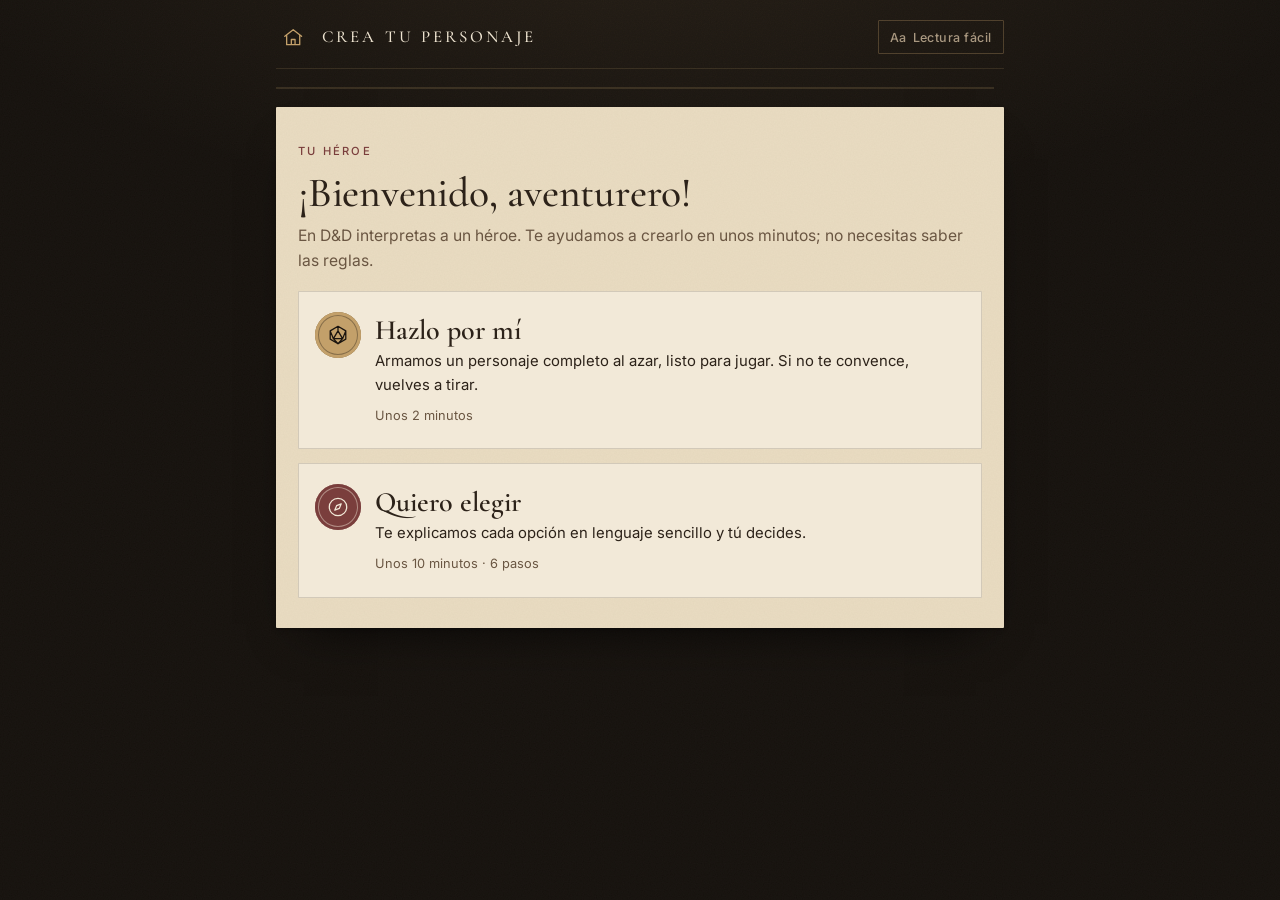
==== commit 7fc42121: "Add files via upload Rediseño" ====
--- a/crear.html
+++ b/crear.html
@@ -4,87 +4,99 @@
 <meta charset="utf-8">
 <meta name="viewport" content="width=device-width, initial-scale=1, viewport-fit=cover">
 <title>Crea tu personaje — Mesa D&D</title>
+<link rel="preconnect" href="https://fonts.googleapis.com"><link rel="preconnect" href="https://fonts.gstatic.com" crossorigin>
+<link rel="stylesheet" href="https://fonts.googleapis.com/css2?family=Cormorant+Garamond:ital,wght@0,500;0,600;0,700;1,500&family=Inter:wght@400;500;600;700&display=swap">
+<link rel="stylesheet" href="estilos.css">
 <style>
-  :root { --bg:#15121a; --card:#211c27; --card2:#2a2431; --line:#352d3e; --txt:#ede7f3; --mut:#a296b0; --acc:#d4a94e; --acc2:#8f6fd1; --ok:#5fbf7a; }
-  * { box-sizing:border-box; -webkit-tap-highlight-color:transparent; }
-  html,body { margin:0; background:var(--bg); color:var(--txt); font-family:system-ui,-apple-system,"Segoe UI",sans-serif; }
-  main { max-width:720px; margin:0 auto; padding:14px 14px 90px; }
-  .top { display:flex; align-items:center; gap:10px; margin-bottom:6px; }
-  .top h1 { font-size:1.1rem; margin:0; flex:1; }
-  .prog { height:5px; background:var(--card2); border-radius:4px; overflow:hidden; margin-bottom:16px; }
-  .prog i { display:block; height:100%; background:var(--acc); transition:width .3s; }
-  h2 { font-size:1.25rem; margin:6px 0 4px; }
-  p.ayuda { color:var(--mut); margin:0 0 14px; font-size:.95rem; line-height:1.45; }
-  .opciones { display:grid; gap:10px; }
-  .op { background:var(--card); border:2px solid var(--line); border-radius:12px; padding:12px 14px; cursor:pointer; text-align:left; color:var(--txt); font:inherit; width:100%; }
-  .op.sel { border-color:var(--acc); background:#2b2416; }
-  .op .t { font-weight:700; font-size:1.02rem; display:flex; align-items:center; gap:8px; flex-wrap:wrap; }
-  .op .d { color:#cfc6da; font-size:.9rem; margin-top:4px; line-height:1.4; }
-  .op .m { color:var(--mut); font-size:.8rem; margin-top:6px; }
-  .tag { font-size:.68rem; padding:2px 7px; border-radius:20px; font-weight:700; background:var(--card2); color:var(--mut); }
-  .tag.facil { background:#1f3a29; color:#8fe0a7; } .tag.media { background:#3a3220; color:#f0cf7a; } .tag.alta { background:#3a2026; color:#f08f9b; }
-  .tag.rec { background:var(--acc); color:#1b1408; }
-  .grande { display:grid; gap:12px; }
-  .grande .op { padding:20px; } .grande .op .t { font-size:1.2rem; }
-  .barra-nav { position:fixed; bottom:0; left:0; right:0; background:#1b1720; border-top:1px solid var(--line); padding:10px 14px calc(10px + env(safe-area-inset-bottom)); display:flex; gap:10px; justify-content:center; }
-  .barra-nav > div { max-width:720px; width:100%; display:flex; gap:10px; }
-  button.b { background:var(--card2); color:var(--txt); border:1px solid var(--line); border-radius:10px; padding:12px 16px; font-size:1rem; cursor:pointer; font-family:inherit; }
-  button.p { background:var(--acc); color:#1b1408; border-color:var(--acc); font-weight:700; flex:1; }
-  button.p:disabled { opacity:.4; }
-  button.s { padding:8px 12px; font-size:.88rem; }
-  .check { display:flex; align-items:center; gap:10px; background:var(--card); border:1px solid var(--line); border-radius:10px; padding:10px 12px; cursor:pointer; }
-  .check.sel { border-color:var(--acc2); background:#2a2340; }
-  .check.fija { opacity:.75; cursor:default; }
-  .check input { width:20px; height:20px; accent-color:var(--acc2); }
-  .check small { color:var(--mut); margin-left:auto; }
-  .lista-checks { display:grid; grid-template-columns:repeat(auto-fill,minmax(200px,1fr)); gap:8px; }
-  .contador { color:var(--acc); font-weight:700; margin-bottom:10px; }
-  label.f { display:flex; flex-direction:column; gap:4px; font-size:.85rem; color:var(--mut); margin-bottom:12px; }
-  input.t, select { background:#120f16; color:var(--txt); border:1px solid var(--line); border-radius:9px; padding:10px; font-size:16px; font-family:inherit; width:100%; }
-  .fila { display:flex; gap:8px; align-items:flex-end; } .fila > label { flex:1; margin-bottom:0; }
-  .sub { margin-top:12px; padding:12px; background:var(--card2); border-radius:10px; }
-  .sub h3 { margin:0 0 8px; font-size:.95rem; color:var(--acc); }
-
-  /* Ficha */
-  .ficha { background:#fbf8f2; color:#1d1a16; border-radius:12px; padding:18px; font-size:.92rem; }
-  .ficha h2 { color:#1d1a16; margin:0; font-size:1.5rem; }
-  .ficha .sub2 { color:#6b6157; margin:2px 0 12px; }
-  .ficha h3 { font-size:.8rem; text-transform:uppercase; letter-spacing:.06em; color:#8a5a12; margin:16px 0 6px; border-bottom:1px solid #e3d9c8; padding-bottom:3px; }
-  .cars { display:grid; grid-template-columns:repeat(6,1fr); gap:6px; }
-  .car { border:1.5px solid #cbbfa9; border-radius:10px; text-align:center; padding:6px 2px; }
-  .car .n { font-size:.68rem; font-weight:700; color:#6b6157; }
-  .car .mod { font-size:1.35rem; font-weight:800; }
-  .car .v { font-size:.75rem; color:#6b6157; }
-  .stats { display:grid; grid-template-columns:repeat(4,1fr); gap:6px; }
-  .st { border:1.5px solid #cbbfa9; border-radius:10px; text-align:center; padding:6px 2px; }
-  .st b { display:block; font-size:1.25rem; } .st span { font-size:.68rem; color:#6b6157; font-weight:700; }
-  .dos { display:grid; grid-template-columns:1fr 1fr; gap:14px; }
-  .ficha ul { margin:0; padding-left:18px; } .ficha li { margin:3px 0; line-height:1.35; }
-  .hab { display:grid; grid-template-columns:1fr auto; gap:1px 8px; font-size:.85rem; }
-  .hab .c { font-weight:700; } .hab .no { color:#8b8178; }
-  table.armas { width:100%; border-collapse:collapse; font-size:.85rem; }
-  table.armas th { text-align:left; font-size:.7rem; color:#6b6157; } table.armas td { padding:3px 2px; border-top:1px solid #eee4d3; }
-  .nota { font-size:.78rem; color:#6b6157; margin-top:12px; }
-  .acciones { display:flex; flex-wrap:wrap; gap:8px; margin:14px 0; }
-  @media (max-width:520px) { .cars { grid-template-columns:repeat(3,1fr); } .dos { grid-template-columns:1fr; } }
+  main { max-width:760px; margin:0 auto; padding:0 16px 110px; }
+  .top { display:flex; align-items:center; gap:12px; padding:20px 0 14px; border-bottom:1px solid rgba(195,160,106,.16); margin-bottom:18px; }
+  .top .casa { color:var(--oro); display:inline-flex; padding:6px; border-radius:3px; }
+  .top .casa:hover { background:rgba(0,0,0,.2); }
+  .top h1 { flex:1; font-size:1.05rem; font-weight:500; letter-spacing:.18em; text-transform:uppercase; color:var(--crema); }
+  /* Progreso: cinta con marcas, como un marcapáginas */
+  .progreso { display:flex; align-items:center; gap:10px; margin:2px 0 18px; }
+  .prog { flex:1; height:2px; background:rgba(195,160,106,.18); overflow:hidden; }
+  .prog i { display:block; height:100%; background:var(--oro); transition:width .3s; }
+  #paso-txt { color:var(--crema-suave); font:500 .66rem var(--f-texto); letter-spacing:.16em; text-transform:uppercase; white-space:nowrap; }
+  /* Hoja del paso */
+  .hoja { padding:30px 22px; }
+  .hoja h2 { font-size:clamp(1.9rem, 6vw, 2.6rem); font-weight:500; margin-top:8px; }
+  p.ayuda { color:var(--tinta-suave); margin:6px 0 18px; font-size:.98rem; }
+  .opciones { display:grid; gap:12px; }
+  .grande { display:grid; gap:14px; }
+  .grande .opcion { padding:22px 22px 22px 76px; }
+  .grande .opcion .sello { width:46px; height:46px; left:16px; top:20px; }
+  .grande .opcion .t { font-size:1.75rem; }
+  .estampa.facil { color:var(--bosque); } .estampa.media { color:var(--ambar-tinta); } .estampa.alta { color:var(--borgona); }
+  .estampa.rec { color:var(--manuscrito); background:var(--borgona); border-color:var(--borgona); }
+  /* Habilidades: casillas en el papel */
+  .contador { font-weight:600; color:var(--borgona); margin-bottom:10px; }
+  .lista-checks { display:grid; grid-template-columns:repeat(auto-fill,minmax(210px,1fr)); gap:8px; }
+  .check { display:flex; align-items:center; gap:10px; padding:11px 12px; cursor:pointer; border-radius:var(--radio);
+    background:var(--manuscrito); border:1px solid rgba(44,34,25,.16); color:var(--tinta); }
+  .check:hover { border-color:rgba(44,34,25,.45); }
+  .check.sel { border-color:var(--borgona); box-shadow:inset 0 0 0 1px var(--borgona); }
+  .check.fija { cursor:default; opacity:.85; }
+  .check small { color:var(--tinta-suave); margin-left:auto; font-size:.75rem; }
+  .sub { margin-top:18px; padding:16px; border-top:1px solid rgba(44,34,25,.2); border-bottom:1px solid rgba(44,34,25,.2); }
+  .sub h3 { font-size:1.35rem; margin-bottom:8px; }
+  .sub select { width:100%; }
+  label.f { display:flex; flex-direction:column; gap:6px; font:600 .66rem var(--f-texto); letter-spacing:.12em; text-transform:uppercase; color:var(--tinta-suave); margin-bottom:16px; }
+  input.t { width:100%; }
+  .fila-d { display:flex; gap:8px; align-items:flex-end; margin-bottom:14px; } .fila-d > label { flex:1; margin-bottom:0; }
+  /* Barra inferior: tabla de madera */
+  .barra-nav { position:fixed; bottom:0; left:0; right:0; z-index:5; padding:10px 14px calc(10px + env(safe-area-inset-bottom));
+    background:rgba(20,16,12,.94); backdrop-filter:blur(6px); border-top:1px solid rgba(195,160,106,.2); }
+  .barra-nav > div { max-width:760px; margin:0 auto; display:flex; gap:10px; }
+  .barra-nav .btn.laton { flex:1; min-height:48px; }
+  .acciones { display:flex; flex-wrap:wrap; gap:10px; margin:16px 0; }
+
+  /* ===== Ficha de personaje: documento ===== */
+  .ficha { padding:34px 26px; font-size:.93rem; background:var(--fibras), var(--manuscrito); }
+  .ficha .encab { display:flex; gap:16px; align-items:center; border-bottom:1px solid rgba(44,34,25,.5); padding-bottom:16px; margin-bottom:8px; }
+  .ficha .encab .sello { width:54px; height:54px; font-size:1.6rem; }
+  .ficha h2 { font-size:2.3rem; font-weight:500; }
+  .ficha .sub2 { color:var(--tinta-suave); font-size:.9rem; }
+  .ficha h3 { font-family:var(--f-texto); font-size:.64rem; font-weight:600; text-transform:uppercase; letter-spacing:.18em; color:var(--borgona);
+    margin:18px 0 8px; display:flex; align-items:center; gap:8px; }
+  .ficha h3::after { content:""; flex:1; height:1px; background:rgba(112,59,58,.35); }
+  .cars { display:grid; grid-template-columns:repeat(6,1fr); gap:8px; }
+  .car { text-align:center; padding:10px 2px 8px; border:1px solid rgba(44,34,25,.3); background:var(--manuscrito); }
+  .car .n { font-size:.66rem; font-weight:700; letter-spacing:.06em; color:var(--tinta-suave); }
+  .car .mod { font-family:var(--f-titulo); font-size:1.9rem; font-weight:500; line-height:1.1; }
+  .car .v { display:inline-block; font-size:.72rem; color:var(--tinta-suave); margin-top:2px; }
+  .stats { display:grid; grid-template-columns:repeat(4,1fr); gap:8px; }
+  .st { text-align:center; padding:10px 4px; border:1px solid rgba(44,34,25,.22); }
+  .st b { display:block; font-family:var(--f-titulo); font-size:1.7rem; font-weight:500; line-height:1.1; }
+  .st span { font-size:.64rem; font-weight:700; letter-spacing:.05em; color:var(--tinta-suave); text-transform:uppercase; }
+  .st.clave { border-color:var(--borgona); box-shadow:inset 0 0 0 1px var(--borgona); }
+  .dos { display:grid; grid-template-columns:1fr 1fr; gap:18px; }
+  .ficha ul { margin:0; padding-left:18px; } .ficha li { margin:4px 0; line-height:1.45; }
+  .hab { display:grid; grid-template-columns:1fr auto; gap:2px 10px; font-size:.86rem; }
+  .hab .c { font-weight:700; } .hab .no { color:var(--tinta-suave); }
+  .hab small { color:var(--tinta-suave); font-weight:400; }
+  table.armas { width:100%; border-collapse:collapse; font-size:.88rem; }
+  table.armas th { text-align:left; font-size:.68rem; letter-spacing:.06em; text-transform:uppercase; color:var(--tinta-suave); padding:4px 2px; }
+  table.armas td { padding:6px 2px; border-top:1px solid rgba(89,65,47,.25); }
+  .nota { font-size:.75rem; color:var(--tinta-suave); margin-top:16px; }
+  @media (max-width:560px) { .cars { grid-template-columns:repeat(3,1fr); } .dos { grid-template-columns:1fr; } .stats { grid-template-columns:repeat(2,1fr); } }
   @media print {
-    body, html { background:#fff; } .no-print, .barra-nav, .top, .prog { display:none !important; }
-    main { padding:0; max-width:none; } .ficha { border-radius:0; padding:0; font-size:10.5pt; }
-    .cars { grid-template-columns:repeat(6,1fr); } .dos { grid-template-columns:1fr 1fr; }
+    html, body { background:#fff !important; } .no-print, .barra-nav, .top, .progreso, #sprite-iconos { display:none !important; }
+    main { padding:0; max-width:none; } .ficha { box-shadow:none !important; background:#fff !important; padding:0; font-size:10.5pt; }
+    .cars { grid-template-columns:repeat(6,1fr); } .dos { grid-template-columns:1fr 1fr; } .stats { grid-template-columns:repeat(4,1fr); }
   }
-  .toast { position:fixed; left:50%; bottom:90px; transform:translateX(-50%); background:var(--card2); border:1px solid var(--acc); padding:10px 16px; border-radius:10px; opacity:0; transition:opacity .2s; pointer-events:none; z-index:9; }
-  .toast.on { opacity:1; }
 </style>
 </head>
 <body>
+<script src="ui.js"></script>
 <main>
-  <div class="top"><h1>🧙 Crea tu personaje</h1><span id="paso-txt" style="color:var(--mut);font-size:.85rem"></span></div>
-  <div class="prog"><i id="prog"></i></div>
+  <div class="top"><a class="casa" href="index.html" aria-label="Volver al inicio"><svg class="ico g" aria-hidden="true"><use href="#i-casa"/></svg></a><h1>Crea tu personaje</h1><span id="lectura"></span></div>
+  <div class="progreso"><div class="prog"><i id="prog"></i></div><span id="paso-txt"></span></div>
   <div id="vista"></div>
 </main>
 <div class="barra-nav no-print" id="nav"><div>
-  <button class="b" id="atras">← Atrás</button>
-  <button class="b p" id="sig">Siguiente →</button>
+  <button class="btn" id="atras"></button>
+  <button class="btn laton" id="sig"></button>
 </div></div>
 <div class="toast" id="toast"></div>
 
@@ -110,27 +122,27 @@
 };
 
 const CLASES = {
-  barbaro: { n:"Bárbaro", ico:"🪓", dg:12, comp:"facil", salv:["FUE","CON"], hab:[2,["Trato con animales","Atletismo","Intimidación","Naturaleza","Percepción","Supervivencia"]],
+  barbaro: { n:"Bárbaro", dg:12, comp:"facil", salv:["FUE","CON"], hab:[2,["Trato con animales","Atletismo","Intimidación","Naturaleza","Percepción","Supervivencia"]],
     arr:[15,13,14,10,12,8], bg:"soldado", inc:{FUE:2,CON:1},
     d:"Un guerrero feroz que entra en furia y aguanta golpes que tumbarían a cualquiera.", gusta:"te gusta ir al frente y pegar fuerte",
     eq:{ A:{ txt:"Gran hacha, 4 hachas de mano, paquete de explorador y 15 po", armas:["granhacha","hachamano"], ca:c=>10+c.DES+c.CON } },
     rasgos:c=>["<b>Furia</b> (2 usos; acción adicional): +2 al daño con ataques de Fuerza, resistencia al daño contundente, cortante y perforante, y ventaja en pruebas y salvaciones de Fuerza. Recuperas 1 uso con descanso corto y todos con descanso largo.",
       "<b>Defensa sin armadura</b>: sin armadura, tu CA es 10 + DES + CON (puedes usar escudo).",
       "<b>Maestría con armas</b>: usas la propiedad de maestría de 2 tipos de armas cuerpo a cuerpo."] },
-  bardo: { n:"Bardo", ico:"🎻", dg:8, comp:"media", salv:["DES","CAR"], hab:[3,TODAS], arr:[8,14,12,13,10,15], bg:"acolito", inc:{CAR:2,INT:1},
+  bardo: { n:"Bardo", dg:8, comp:"media", salv:["DES","CAR"], hab:[3,TODAS], arr:[8,14,12,13,10,15], bg:"acolito", inc:{CAR:2,INT:1},
     d:"Artista con magia: inspira a sus aliados, encanta a la gente y sabe un poco de todo.", gusta:"te gusta hablar, apoyar al grupo y lucirte",
     eq:{ A:{ txt:"Armadura de cuero, 2 dagas, un instrumento musical, paquete de artista y 19 po", armas:["daga"], ca:c=>11+c.DES } },
     magia:{ car:"CAR", trucos:2, prep:4, esp:"2 de nivel 1" },
     rasgos:c=>[`<b>Inspiración bárdica</b> (acción adicional): das a un aliado un d6 que puede sumar a una tirada d20 fallida. Usos: ${Math.max(1,c.CAR)} por descanso largo.`,
       "<b>Lanzamiento de conjuros</b> (Carisma): 2 trucos y 4 conjuros preparados de la lista de bardo."] },
-  clerigo: { n:"Clérigo", ico:"✨", dg:8, comp:"media", salv:["SAB","CAR"], hab:[2,["Historia","Perspicacia","Medicina","Persuasión","Religión"]],
+  clerigo: { n:"Clérigo", dg:8, comp:"media", salv:["SAB","CAR"], hab:[2,["Historia","Perspicacia","Medicina","Persuasión","Religión"]],
     arr:[14,8,13,10,15,12], bg:"acolito", inc:{SAB:2,CAR:1},
     d:"Elegido de un dios: cura, protege y castiga con poder divino. El corazón del grupo.", gusta:"te gusta cuidar a los demás",
     eq:{ A:{ txt:"Camisote de mallas, escudo, maza, símbolo sagrado, paquete de sacerdote y 7 po", armas:["maza"], ca:c=>13+Math.min(2,c.DES)+2 } },
     magia:{ car:"SAB", trucos:3, prep:4, esp:"2 de nivel 1" },
     rasgos:c=>["<b>Lanzamiento de conjuros</b> (Sabiduría): 3 trucos y 4 conjuros preparados de la lista de clérigo.",
       "<b>Orden divina</b>: elige <i>Protector</i> (armas marciales y armadura pesada) o <i>Taumaturgo</i> (un truco extra y bono a Arcanos y Religión)."] },
-  druida: { n:"Druida", ico:"🌿", dg:8, comp:"alta", salv:["INT","SAB"], hab:[2,["Trato con animales","Arcanos","Perspicacia","Medicina","Naturaleza","Percepción","Religión","Supervivencia"]],
+  druida: { n:"Druida", dg:8, comp:"alta", salv:["INT","SAB"], hab:[2,["Trato con animales","Arcanos","Perspicacia","Medicina","Naturaleza","Percepción","Religión","Supervivencia"]],
     arr:[8,12,14,13,15,10], bg:"sabio", inc:{SAB:2,CON:1},
     d:"Guardián de la naturaleza con magia de plantas, animales y elementos.", gusta:"te gusta la naturaleza y tener muchas opciones",
     eq:{ A:{ txt:"Armadura de cuero, escudo, hoz, foco druídico (bastón), paquete de explorador, útiles de herborista y 9 po", armas:["hoz","baston"], ca:c=>11+c.DES+2 } },
@@ -138,7 +150,7 @@
     rasgos:c=>["<b>Druídico</b>: conoces el idioma secreto de los druidas y siempre tienes preparado <i>Hablar con los animales</i>.",
       "<b>Orden primigenia</b>: elige <i>Mago</i> (un truco extra y bono a Arcanos y Naturaleza) o <i>Guardián</i> (armas marciales y armadura media).",
       "<b>Lanzamiento de conjuros</b> (Sabiduría): 2 trucos y 4 conjuros preparados de la lista de druida."] },
-  guerrero: { n:"Guerrero", ico:"⚔️", dg:10, comp:"facil", salv:["FUE","CON"], hab:[2,["Acrobacias","Trato con animales","Atletismo","Historia","Perspicacia","Intimidación","Persuasión","Percepción","Supervivencia"]],
+  guerrero: { n:"Guerrero", dg:10, comp:"facil", salv:["FUE","CON"], hab:[2,["Acrobacias","Trato con animales","Atletismo","Historia","Perspicacia","Intimidación","Persuasión","Percepción","Supervivencia"]],
     arr:[15,14,13,8,10,12], bg:"soldado", inc:{FUE:2,CON:1},
     d:"Experto en armas y armaduras. Sencillo de jugar y muy resistente.", gusta:"quieres algo directo y sólido",
     eq:{ A:{ txt:"Cota de mallas, espadón, mayal, 8 jabalinas, paquete de explorador de mazmorras y 4 po", armas:["espadon","mayal","jabalina"], ca:c=>16, estilo:"armas a dos manos" },
@@ -146,13 +158,13 @@
     rasgos:c=>[`<b>Estilo de combate</b>: ${c._eq.estilo === "arquería" ? "<i>Arquería</i>: +2 a las tiradas de ataque con armas a distancia (ya incluido)." : "<i>Combate con armas a dos manos</i>: al tirar daño con un arma a dos manos, trata los 1 y 2 como 3."}`,
       "<b>Nuevas fuerzas</b> (acción adicional): recuperas 1d10 + tu nivel de PG. 2 usos.",
       "<b>Maestría con armas</b>: usas la propiedad de maestría de 3 tipos de armas."] },
-  monje: { n:"Monje", ico:"👊", dg:8, comp:"media", salv:["FUE","DES"], hab:[2,["Acrobacias","Atletismo","Historia","Perspicacia","Religión","Sigilo"]],
+  monje: { n:"Monje", dg:8, comp:"media", salv:["FUE","DES"], hab:[2,["Acrobacias","Atletismo","Historia","Perspicacia","Religión","Sigilo"]],
     arr:[12,15,13,10,14,8], bg:"criminal", inc:{DES:2,CON:1},
     d:"Artista marcial veloz que pelea con puños y patadas.", gusta:"te gusta moverte rápido y golpear muchas veces",
     eq:{ A:{ txt:"Lanza, 5 dagas, herramientas de artesano o instrumento musical, paquete de explorador y 11 po", armas:["lanza","daga"], ca:c=>10+c.DES+c.SAB, monje:true } },
     rasgos:c=>["<b>Artes marciales</b>: puedes hacer un golpe sin armas como acción adicional; tu dado de artes marciales es d6 y usas Destreza para golpes sin armas y armas de monje.",
       "<b>Defensa sin armadura</b>: sin armadura ni escudo, tu CA es 10 + DES + SAB."] },
-  paladin: { n:"Paladín", ico:"🛡️", dg:10, comp:"media", salv:["SAB","CAR"], hab:[2,["Atletismo","Perspicacia","Intimidación","Medicina","Persuasión","Religión"]],
+  paladin: { n:"Paladín", dg:10, comp:"media", salv:["SAB","CAR"], hab:[2,["Atletismo","Perspicacia","Intimidación","Medicina","Persuasión","Religión"]],
     arr:[15,10,13,8,12,14], bg:"soldado", inc:{FUE:2,CON:1},
     d:"Caballero sagrado con un juramento: pelea en primera fila y también cura.", gusta:"quieres ser el héroe protector",
     eq:{ A:{ txt:"Cota de mallas, escudo, espada larga, 6 jabalinas, símbolo sagrado, paquete de sacerdote y 9 po", armas:["espadalarga","jabalina"], ca:c=>16+2 } },
@@ -160,7 +172,7 @@
     rasgos:c=>["<b>Imposición de manos</b> (acción adicional): reserva de 5 PG para curar (5 × nivel).",
       "<b>Lanzamiento de conjuros</b> (Carisma): 2 conjuros preparados de la lista de paladín.",
       "<b>Maestría con armas</b>: usas la propiedad de maestría de 2 tipos de armas."] },
-  explorador: { n:"Explorador", ico:"🏹", dg:10, comp:"media", salv:["FUE","DES"], hab:[3,["Trato con animales","Atletismo","Perspicacia","Investigación","Naturaleza","Percepción","Sigilo","Supervivencia"]],
+  explorador: { n:"Explorador", dg:10, comp:"media", salv:["FUE","DES"], hab:[3,["Trato con animales","Atletismo","Perspicacia","Investigación","Naturaleza","Percepción","Sigilo","Supervivencia"]],
     arr:[12,15,13,8,14,10], bg:"soldado", inc:{DES:2,CON:1},
     d:"Cazador y rastreador experto en la naturaleza, letal con el arco.", gusta:"te gusta atacar a distancia y explorar",
     eq:{ A:{ txt:"Armadura de cuero tachonado, cimitarra, espada corta, arco largo, 20 flechas, carcaj, foco druídico (muérdago), paquete de explorador y 7 po", armas:["arcolargo","cimitarra","espadacorta"], ca:c=>12+c.DES } },
@@ -168,7 +180,7 @@
     rasgos:c=>["<b>Enemigo predilecto</b>: siempre tienes preparado <i>Marca del cazador</i> y puedes lanzarlo 2 veces sin gastar espacio por descanso largo.",
       "<b>Lanzamiento de conjuros</b> (Sabiduría): 2 conjuros preparados de la lista de explorador.",
       "<b>Maestría con armas</b>: usas la propiedad de maestría de 2 tipos de armas."] },
-  picaro: { n:"Pícaro", ico:"🗡️", dg:8, comp:"facil", salv:["DES","INT"], hab:[4,["Acrobacias","Atletismo","Engaño","Perspicacia","Intimidación","Investigación","Percepción","Persuasión","Juego de manos","Sigilo"]],
+  picaro: { n:"Pícaro", dg:8, comp:"facil", salv:["DES","INT"], hab:[4,["Acrobacias","Atletismo","Engaño","Perspicacia","Intimidación","Investigación","Percepción","Persuasión","Juego de manos","Sigilo"]],
     arr:[12,15,13,14,10,8], bg:"criminal", inc:{DES:2,CON:1},
     d:"Sigiloso y astuto: abre cerraduras, desactiva trampas y golpea donde más duele.", gusta:"te gusta ser sigiloso y listo",
     eq:{ A:{ txt:"Armadura de cuero, 2 dagas, espada corta, arco corto, 20 flechas, carcaj, herramientas de ladrón, paquete de ladrón y 8 po", armas:["espadacorta","arcocorto","daga"], ca:c=>11+c.DES } },
@@ -176,21 +188,21 @@
       "<b>Pericia</b>: elige 2 de tus habilidades; tu bono de competencia se duplica en ellas.",
       "<b>Jerga de ladrones</b>: conoces el lenguaje secreto de los ladrones y un idioma más.",
       "<b>Maestría con armas</b>: usas la propiedad de maestría de 2 tipos de armas."] },
-  hechicero: { n:"Hechicero", ico:"🔥", dg:6, comp:"alta", salv:["CON","CAR"], hab:[2,["Arcanos","Engaño","Perspicacia","Intimidación","Persuasión","Religión"]],
+  hechicero: { n:"Hechicero", dg:6, comp:"alta", salv:["CON","CAR"], hab:[2,["Arcanos","Engaño","Perspicacia","Intimidación","Persuasión","Religión"]],
     arr:[10,13,14,8,12,15], bg:"acolito", inc:{CAR:2,SAB:1},
     d:"La magia corre por su sangre: pocos conjuros, pero muy potentes.", gusta:"quieres lanzar magia explosiva",
     eq:{ A:{ txt:"Lanza, 2 dagas, foco arcano (cristal), paquete de explorador de mazmorras y 28 po", armas:["lanza","daga"], ca:c=>10+c.DES } },
     magia:{ car:"CAR", trucos:4, prep:2, esp:"2 de nivel 1" },
     rasgos:c=>["<b>Lanzamiento de conjuros</b> (Carisma): 4 trucos y 2 conjuros preparados de la lista de hechicero.",
       "<b>Hechicería innata</b> (acción adicional, 1 minuto): +1 a la CD de tus conjuros y ventaja en tus ataques de conjuro. 2 veces por descanso largo."] },
-  brujo: { n:"Brujo", ico:"👁️", dg:8, comp:"alta", salv:["SAB","CAR"], hab:[2,["Arcanos","Engaño","Historia","Intimidación","Investigación","Naturaleza","Religión"]],
+  brujo: { n:"Brujo", dg:8, comp:"alta", salv:["SAB","CAR"], hab:[2,["Arcanos","Engaño","Historia","Intimidación","Investigación","Naturaleza","Religión"]],
     arr:[8,14,13,12,10,15], bg:"acolito", inc:{CAR:2,INT:1},
     d:"Hizo un pacto con un ser poderoso a cambio de magia. Misterioso y versátil.", gusta:"te atrae una historia oscura",
     eq:{ A:{ txt:"Armadura de cuero, hoz, 2 dagas, foco arcano (orbe), libro de saber oculto, paquete de erudito y 15 po", armas:["hoz","daga"], ca:c=>11+c.DES } },
     magia:{ car:"CAR", trucos:2, prep:2, esp:"1 de nivel 1 (vuelve con descanso corto)" },
     rasgos:c=>["<b>Invocaciones sobrenaturales</b>: elige 1 invocación.",
       "<b>Magia de pacto</b> (Carisma): 2 trucos y 2 conjuros preparados de la lista de brujo. Tu espacio de conjuro se recupera con descanso corto."] },
-  mago: { n:"Mago", ico:"📜", dg:6, comp:"alta", salv:["INT","SAB"], hab:[2,["Arcanos","Historia","Perspicacia","Investigación","Medicina","Naturaleza","Religión"]],
+  mago: { n:"Mago", dg:6, comp:"alta", salv:["INT","SAB"], hab:[2,["Arcanos","Historia","Perspicacia","Investigación","Medicina","Naturaleza","Religión"]],
     arr:[8,12,13,15,14,10], bg:"sabio", inc:{INT:2,CON:1},
     d:"Estudioso de la magia arcana con el libro de conjuros más grande del grupo.", gusta:"te gusta resolver problemas con ingenio",
     eq:{ A:{ txt:"2 dagas, foco arcano (bastón), túnica, libro de conjuros, paquete de erudito y 5 po", armas:["daga","baston"], ca:c=>10+c.DES } },
@@ -323,43 +335,55 @@
 
 const VISTAS = {
   inicio: () => `
-    <h2>¡Bienvenido, aventurero!</h2>
-    <p class="ayuda">En D&D interpretas a un héroe. Este asistente te ayuda a crearlo en unos minutos. No necesitas saber las reglas.</p>
-    <div class="grande">
-      <button class="op" data-ir="azar"><div class="t">🎲 Hazlo por mí</div><div class="d">Te armo un personaje completo al azar, listo para jugar. Si no te gusta, vuelves a tirar.</div></button>
-      <button class="op" data-ir="elegir"><div class="t">🧭 Quiero elegir</div><div class="d">Te explico cada opción en lenguaje sencillo y tú decides. Toma unos 10 minutos.</div></button>
-    </div>`,
+    <section class="pergamino hoja">
+      <span class="eyebrow">Tu héroe</span>
+      <h2>¡Bienvenido, aventurero!</h2>
+      <p class="ayuda">En D&D interpretas a un héroe. Te ayudamos a crearlo en unos minutos; no necesitas saber las reglas.</p>
+      <div class="grande">
+        <button class="opcion" data-ir="azar"><span class="sello laton">${ico("dado")}</span><div class="t">Hazlo por mí</div><div class="d">Armamos un personaje completo al azar, listo para jugar. Si no te convence, vuelves a tirar.</div><div class="m">Unos 2 minutos</div></button>
+        <button class="opcion" data-ir="elegir"><span class="sello">${ico("brujula")}</span><div class="t">Quiero elegir</div><div class="d">Te explicamos cada opción en lenguaje sencillo y tú decides.</div><div class="m">Unos 10 minutos · 6 pasos</div></button>
+      </div>
+    </section>`,
   clase: () => `
-    <h2>¿Qué tipo de héroe quieres ser?</h2>
-    <p class="ayuda">La clase es lo más importante: define cómo peleas y qué sabes hacer. Si es tu primera vez, las marcadas como <b>Fácil</b> son ideales.</p>
-    <div class="opciones">${Object.entries(CLASES).map(([k, c]) => `
-      <button class="op ${P.clase === k ? "sel" : ""}" data-set="clase" data-v="${k}">
-        <div class="t">${c.ico} ${c.n} <span class="tag ${COMP[c.comp][1]}">${COMP[c.comp][0]}</span></div>
-        <div class="d">${c.d}</div><div class="m">Elígelo si ${c.gusta}.</div></button>`).join("")}</div>`,
+    <section class="pergamino hoja">
+      <span class="eyebrow">Paso 1 · Clase</span>
+      <h2>¿Qué tipo de héroe quieres ser?</h2>
+      <p class="ayuda">La clase es lo más importante: define cómo peleas y qué sabes hacer. Si es tu primera vez, las marcadas como <b>Fácil</b> son ideales.</p>
+      <div class="opciones">${Object.entries(CLASES).map(([k, c]) => `
+        <button class="opcion ${P.clase === k ? "sel" : ""}" data-set="clase" data-v="${k}">
+          <span class="sello">${c.n[0]}</span>
+          <div class="t">${c.n} <span class="estampa ${COMP[c.comp][1]}">${COMP[c.comp][0]}</span></div>
+          <div class="d">${c.d}</div><div class="m">Elígelo si ${c.gusta}.</div></button>`).join("")}</div>
+    </section>`,
   especie: () => {
     const S = P.especie && ESPECIES[P.especie];
-    return `
-    <h2>¿De qué pueblo vienes?</h2>
-    <p class="ayuda">Tu especie te da habilidades especiales, como ver en la oscuridad o resistir venenos. Elige la que más te guste por su estilo; ninguna es mala.</p>
-    <div class="opciones">${Object.entries(ESPECIES).map(([k, s]) => `
-      <button class="op ${P.especie === k ? "sel" : ""}" data-set="especie" data-v="${k}">
-        <div class="t">${s.n}</div><div class="d">${s.d}</div></button>`).join("")}</div>
-    ${S && S.sub ? `<div class="sub"><h3>${S.sub.t}</h3><select id="sub">${Object.keys(S.sub.ops).map(o => `<option ${P.sub === o ? "selected" : ""}>${o}</option>`).join("")}</select>
-      <p class="ayuda" style="margin:8px 0 0" id="sub-d">${S.sub.ops[P.sub] || ""}</p></div>` : ""}`;
+    return `<section class="pergamino hoja">
+      <span class="eyebrow">Paso 2 · Especie</span>
+      <h2>¿De qué pueblo vienes?</h2>
+      <p class="ayuda">Tu especie te da habilidades especiales, como ver en la oscuridad o resistir venenos. Elige la que más te guste por su estilo: ninguna es mala.</p>
+      <div class="opciones">${Object.entries(ESPECIES).map(([k, s]) => `
+        <button class="opcion ${P.especie === k ? "sel" : ""}" data-set="especie" data-v="${k}">
+          <span class="sello bosque">${s.n[0]}</span><div class="t">${s.n}</div><div class="d">${s.d}</div></button>`).join("")}</div>
+      ${S && S.sub ? `<div class="sub"><h3>${S.sub.t}</h3><select id="sub">${Object.keys(S.sub.ops).map(o => `<option ${P.sub === o ? "selected" : ""}>${o}</option>`).join("")}</select>
+        <p class="ayuda" style="margin:10px 0 0" id="sub-d">${S.sub.ops[P.sub] || ""}</p></div>` : ""}
+    </section>`;
   },
   trasfondo: () => `
-    <h2>¿Qué hacías antes de ser aventurero?</h2>
-    <p class="ayuda">Tu trasfondo es tu pasado. Te da dos habilidades, una dote (un talento especial) y mejora tus características.</p>
-    <div class="opciones">${Object.entries(TRASFONDOS).map(([k, b]) => `
-      <button class="op ${P.bg === k ? "sel" : ""}" data-set="bg" data-v="${k}">
-        <div class="t">${b.n} ${CLASES[P.clase].bg === k ? '<span class="tag rec">Recomendado</span>' : ""}</div>
-        <div class="d">${b.d}</div><div class="m">Habilidades: ${b.hab.join(", ")} · ${b.dote.replace(/<[^>]+>/g, "").split(":")[0]}</div></button>`).join("")}</div>`,
+    <section class="pergamino hoja">
+      <span class="eyebrow">Paso 3 · Trasfondo</span>
+      <h2>¿Qué hacías antes de ser aventurero?</h2>
+      <p class="ayuda">Tu trasfondo es tu pasado. Te da dos habilidades, una dote (un talento especial) y mejora tus características.</p>
+      <div class="opciones">${Object.entries(TRASFONDOS).map(([k, b]) => `
+        <button class="opcion ${P.bg === k ? "sel" : ""}" data-set="bg" data-v="${k}">
+          <span class="sello laton">${b.n[0]}</span>
+          <div class="t">${b.n} ${CLASES[P.clase].bg === k ? '<span class="estampa rec">Recomendado</span>' : ""}</div>
+          <div class="d">${b.d}</div><div class="m">Habilidades: ${b.hab.join(", ")} · Dote: ${b.dote.replace(/<[^>]+>/g, "").split(":")[0]}</div></button>`).join("")}</div>
+    </section>`,
   habilidades: () => {
     const C = CLASES[P.clase], B = TRASFONDOS[P.bg], S = ESPECIES[P.especie];
-    const n = C.hab[0], lista = C.hab[1];
-    const fijas = B.hab;
+    const n = C.hab[0], lista = C.hab[1], fijas = B.hab;
     const html = lista.map(h => {
-      if (fijas.includes(h)) return `<label class="check fija sel"><input type="checkbox" checked disabled> ${h}<small>trasfondo</small></label>`;
+      if (fijas.includes(h)) return `<label class="check fija sel"><input type="checkbox" checked disabled> ${h}<small>por tu trasfondo</small></label>`;
       const on = P.habs.includes(h);
       return `<label class="check ${on ? "sel" : ""}"><input type="checkbox" data-hab="${h}" ${on ? "checked" : ""}> ${h}<small>${CAR_N[HAB[h]]}</small></label>`;
     }).join("");
@@ -367,50 +391,61 @@
     if (S.habExtra) {
       const ops = S.habExtra.de.filter(h => !fijas.includes(h) && !P.habs.includes(h));
       extra = `<div class="sub"><h3>${S.habExtra.t} (por ser ${S.n.toLowerCase()})</h3><p class="ayuda" style="margin:0 0 8px">Elige 1 habilidad extra:</p>
-        <select id="habextra"><option value="">— elige —</option>${ops.map(h => `<option ${P.habExtra?.[0] === h ? "selected" : ""}>${h}</option>`).join("")}</select></div>`;
+        <select id="habextra"><option value="">— elige una —</option>${ops.map(h => `<option ${P.habExtra?.[0] === h ? "selected" : ""}>${h}</option>`).join("")}</select></div>`;
     }
-    return `<h2>¿En qué eres bueno?</h2>
+    return `<section class="pergamino hoja">
+      <span class="eyebrow">Paso 4 · Habilidades</span>
+      <h2>¿En qué eres bueno?</h2>
       <p class="ayuda">Las habilidades son lo que sabes hacer fuera del combate: trepar, convencer, notar trampas… Ya tienes ${fijas.length} por tu trasfondo.</p>
-      <div class="contador">Elige ${n}: llevas ${P.habs.length}</div>
-      <div class="lista-checks">${html}</div>${extra}`;
+      <div class="contador">Elige ${n} · llevas ${P.habs.length}</div>
+      <div class="lista-checks">${html}</div>${extra}
+    </section>`;
   },
   equipo: () => {
-    const C = CLASES[P.clase];
-    const ops = Object.entries(C.eq);
-    return `<h2>Tu equipo</h2>
+    const C = CLASES[P.clase], ops = Object.entries(C.eq);
+    return `<section class="pergamino hoja">
+      <span class="eyebrow">Paso 5 · Equipo</span>
+      <h2>Tu equipo</h2>
       <p class="ayuda">${ops.length > 1 ? "Elige tu paquete inicial:" : "Este es tu equipo inicial (más el paquete de tu trasfondo):"}</p>
       <div class="opciones">${ops.map(([k, e]) => `
-        <button class="op ${(P.opEq || "A") === k ? "sel" : ""}" data-set="opEq" data-v="${k}">
-          <div class="t">${ops.length > 1 ? (k === "A" ? "⚔️ Cuerpo a cuerpo" : "🏹 A distancia") : "🎒 Equipo de " + C.n.toLowerCase()}</div>
-          <div class="d">${e.txt}</div></button>`).join("")}</div>`;
+        <button class="opcion ${(P.opEq || "A") === k ? "sel" : ""}" data-set="opEq" data-v="${k}">
+          <span class="sello laton">${ico(ops.length > 1 ? (k === "A" ? "espadas" : "arco") : "bolsa")}</span>
+          <div class="t">${ops.length > 1 ? (k === "A" ? "Cuerpo a cuerpo" : "A distancia") : "Equipo de " + C.n.toLowerCase()}</div>
+          <div class="d">${e.txt}</div></button>`).join("")}</div>
+    </section>`;
   },
   detalles: () => `
-    <h2>Dale vida a tu personaje</h2>
-    <p class="ayuda">Esto no cambia los números, pero hace la historia más divertida. Usa 🎲 para ideas al azar.</p>
-    <div class="fila"><label class="f">Nombre<input class="t" id="d-nombre" value="${esc(P.nombre || "")}"></label><button class="b s" data-dado="nombre">🎲</button></div><br>
-    <label class="f">Tu nombre (jugador)<input class="t" id="d-jugador" value="${esc(P.jugador || "")}"></label>
-    <div class="fila"><label class="f">¿Por qué te aventuras?<input class="t" id="d-motivo" value="${esc(P.motivo || "")}"></label><button class="b s" data-dado="motivo">🎲</button></div><br>
-    <div class="fila"><label class="f">Rasgo de personalidad<input class="t" id="d-rasgo" value="${esc(P.rasgo || "")}"></label><button class="b s" data-dado="rasgo">🎲</button></div><br>
-    <div class="fila"><label class="f">Detalle de apariencia<input class="t" id="d-apariencia" value="${esc(P.apariencia || "")}"></label><button class="b s" data-dado="apariencia">🎲</button></div>`,
+    <section class="pergamino hoja">
+      <span class="eyebrow">Paso 6 · Personalidad</span>
+      <h2>Dale vida a tu personaje</h2>
+      <p class="ayuda">Esto no cambia los números, pero hace la historia más divertida. Usa el dado para tomar ideas al azar.</p>
+      <div class="fila-d"><label class="f">Nombre<input class="t" id="d-nombre" value="${esc(P.nombre || "")}"></label><button class="btn tinta" data-dado="nombre" aria-label="Nombre al azar">${ico("dado")}</button></div>
+      <label class="f">Tu nombre (jugador)<input class="t" id="d-jugador" value="${esc(P.jugador || "")}"></label>
+      <div class="fila-d"><label class="f">¿Por qué te aventuras?<input class="t" id="d-motivo" value="${esc(P.motivo || "")}"></label><button class="btn tinta" data-dado="motivo" aria-label="Motivo al azar">${ico("dado")}</button></div>
+      <div class="fila-d"><label class="f">Rasgo de personalidad<input class="t" id="d-rasgo" value="${esc(P.rasgo || "")}"></label><button class="btn tinta" data-dado="rasgo" aria-label="Rasgo al azar">${ico("dado")}</button></div>
+      <div class="fila-d"><label class="f">Detalle de apariencia<input class="t" id="d-apariencia" value="${esc(P.apariencia || "")}"></label><button class="btn tinta" data-dado="apariencia" aria-label="Apariencia al azar">${ico("dado")}</button></div>
+    </section>`,
   ficha: () => {
     const R = calcular();
     const salv = CAR.map(k => `<div class="${R.C.salv.includes(k) ? "c" : "no"}">${R.C.salv.includes(k) ? "●" : "○"} ${CAR_N[k]}</div><div>${fmt(R.m[k] + (R.C.salv.includes(k) ? R.pb : 0))}</div>`).join("");
     const habs = TODAS.map(h => { const c = R.habs.has(h); return `<div class="${c ? "c" : "no"}">${c ? "●" : "○"} ${h} <small>(${HAB[h]})</small></div><div>${fmt(R.m[HAB[h]] + (c ? R.pb : 0))}</div>`; }).join("");
     return `
-    ${P.modo === "azar" ? `<div class="acciones no-print"><button class="b p" data-ir="azar">🎲 Volver a tirar</button></div>` : ""}
-    <div class="ficha" id="ficha">
-      <h2>${esc(P.nombre || "Sin nombre")}</h2>
-      <div class="sub2">${R.C.n} nivel 1 · ${R.S.n}${P.sub ? ` (${P.sub})` : ""} · ${R.B.n}${P.jugador ? ` · Jugador: ${esc(P.jugador)}` : ""}</div>
-      <div class="cars">${CAR.map(k => `<div class="car"><div class="n">${k}</div><div class="mod">${fmt(R.m[k])}</div><div class="v">${R.val[k]}</div></div>`).join("")}</div>
+    ${P.modo === "azar" ? `<div class="acciones no-print"><button class="btn laton" data-ir="azar">${ico("reiniciar")} Volver a tirar</button></div>` : ""}
+    <article class="pergamino ficha" id="ficha">
+      <div class="encab"><span class="sello">${esc((P.nombre || "?")[0])}</span><div>
+        <h2>${esc(P.nombre || "Sin nombre")}</h2>
+        <div class="sub2">${R.C.n} nivel 1 · ${R.S.n}${P.sub ? ` (${P.sub})` : ""} · ${R.B.n}${P.jugador ? ` · Jugador: ${esc(P.jugador)}` : ""}</div></div></div>
+      <h3>Características</h3>
+      <div class="cars">${CAR.map(k => `<div class="car"><div class="n">${CAR_N[k].toUpperCase()}</div><div class="mod">${fmt(R.m[k])}</div><div class="v">${R.val[k]}</div></div>`).join("")}</div>
       <h3>Combate</h3>
       <div class="stats">
-        <div class="st"><b>${R.ca}</b><span>CA</span></div><div class="st"><b>${R.pg}</b><span>PG</span></div>
-        <div class="st"><b>${fmt(R.ini)}</b><span>INICIATIVA</span></div><div class="st"><b>${R.vel}</b><span>VELOCIDAD</span></div>
-        <div class="st"><b>+${R.pb}</b><span>COMPETENCIA</span></div><div class="st"><b>d${R.C.dg}</b><span>DADO DE GOLPE</span></div>
-        <div class="st"><b>${R.percPas}</b><span>PERCEPCIÓN PASIVA</span></div>${R.mag ? `<div class="st"><b>${R.mag.cd}</b><span>CD CONJUROS</span></div>` : `<div class="st"><b>—</b><span>CD CONJUROS</span></div>`}
+        <div class="st clave"><b>${R.ca}</b><span>Clase de armadura</span></div><div class="st clave"><b>${R.pg}</b><span>Puntos de golpe</span></div>
+        <div class="st"><b>${fmt(R.ini)}</b><span>Iniciativa</span></div><div class="st"><b>${R.vel}</b><span>Velocidad (pies)</span></div>
+        <div class="st"><b>+${R.pb}</b><span>Competencia</span></div><div class="st"><b>d${R.C.dg}</b><span>Dado de golpe</span></div>
+        <div class="st"><b>${R.percPas}</b><span>Percepción pasiva</span></div><div class="st"><b>${R.mag ? R.mag.cd : "—"}</b><span>CD de conjuros</span></div>
       </div>
       <h3>Ataques</h3>
-      <table class="armas"><tr><th>Arma</th><th>Ataque</th><th>Daño</th></tr>${R.armas.map(a => `<tr><td>${a.n}</td><td>${fmt(a.atq)}</td><td>${a.dmg}</td></tr>`).join("")}</table>
+      <table class="armas"><tr><th>Arma</th><th>Ataque</th><th>Daño</th></tr>${R.armas.map(a => `<tr><td>${a.n}</td><td><b>${fmt(a.atq)}</b></td><td>${a.dmg}</td></tr>`).join("")}</table>
       ${R.mag ? `<h3>Magia</h3><ul><li>Característica: <b>${CAR_N[R.mag.car]}</b> · CD de salvación <b>${R.mag.cd}</b> · Ataque de conjuro <b>${fmt(R.mag.atq)}</b></li>
         <li>${R.mag.trucos ? `<b>${R.mag.trucos}</b> trucos · ` : ""}<b>${R.mag.prep}</b> conjuros preparados · Espacios: ${R.mag.esp}</li>
         <li><i>Elige tus conjuros de la lista de ${R.C.n.toLowerCase()} con ayuda de tu DM.</i></li></ul>` : ""}
@@ -422,11 +457,11 @@
       <h3>Equipo</h3><ul><li>${R.eq.txt}</li><li>Del trasfondo (${R.B.n.toLowerCase()}): su paquete de equipo o 50 po. Herramienta: ${R.B.herr}.</li></ul>
       ${P.motivo || P.rasgo || P.apariencia ? `<h3>Personalidad</h3><ul>${P.motivo ? `<li><b>Motivación:</b> ${esc(P.motivo)}</li>` : ""}${P.rasgo ? `<li><b>Rasgo:</b> ${esc(P.rasgo)}</li>` : ""}${P.apariencia ? `<li><b>Apariencia:</b> ${esc(P.apariencia)}</li>` : ""}</ul>` : ""}
       <p class="nota">Basado en el SRD 5.2.1 de Wizards of the Coast LLC (CC-BY-4.0). Traducción y adaptación propias.</p>
-    </div>
+    </article>
     <div class="acciones no-print">
-      <button class="b" data-accion="imprimir">🖨️ Imprimir / PDF</button>
-      <button class="b" data-accion="grupo">🛡️ Agregar al grupo del DM</button>
-      <button class="b" data-accion="nuevo">✨ Crear otro</button>
+      <button class="btn" data-accion="imprimir">${ico("imprimir")} Imprimir o guardar PDF</button>
+      <button class="btn" data-accion="grupo">${ico("escudo")} Agregar al grupo del DM</button>
+      <button class="btn" data-accion="nuevo">${ico("mas")} Crear otro</button>
     </div>`;
   },
 };
@@ -451,8 +486,8 @@
   $("#paso-txt").textContent = v === "inicio" || v === "ficha" ? "" : `Paso ${paso} de ${total}`;
   $("#nav").style.display = v === "inicio" ? "none" : "";
   $("#sig").style.display = v === "ficha" ? "none" : "";
-  $("#atras").textContent = v === "ficha" && P.modo === "azar" ? "← Inicio" : "← Atrás";
-  $("#sig").textContent = PASOS[paso + 1] === "ficha" ? "Ver mi ficha ✓" : "Siguiente →";
+  $("#atras").innerHTML = ico("anterior") + (v === "ficha" && P.modo === "azar" ? " Inicio" : " Atrás");
+  $("#sig").innerHTML = PASOS[paso + 1] === "ficha" ? `Ver mi ficha ${ico("check")}` : `Siguiente ${ico("siguiente")}`;
   $("#sig").disabled = !puedeSeguir();
   window.scrollTo(0, 0);
 }
@@ -520,6 +555,7 @@
   catch { toast("No se pudo guardar en este dispositivo."); }
 }
 
+$("#lectura").innerHTML = botonLectura();
 pintar();
 </script>
 </body>
--- a/estilos.css
+++ b/estilos.css
@@ -0,0 +1,238 @@
+/* =====================================================================
+   LA MESA DEL AVENTURERO — sistema de diseño (v2, "premium")
+   Materiales sugeridos, no imitados: superficies mate, filetes finos,
+   tipografía protagonista y un solo acento dorado.
+   Para cambiar colores o fuentes de TODA la app, edita la sección 1.
+   ===================================================================== */
+
+/* ---------- 1. TOKENS ---------- */
+:root {
+  /* Entorno (negro cálido, como la madera en penumbra) */
+  --noche: #14100C;
+  --nogal: #1E1712;
+  --nogal-2: #261D16;
+  --nogal-3: #30251C;
+
+  /* Papel */
+  --pergamino: #E9DCC2;
+  --papel: #DFD0B3;
+  --manuscrito: #F2E9D8;
+  --tinta: #2C2219;            /* 11.5:1 sobre pergamino */
+  --tinta-suave: #6A5642;      /* 5.1:1 sobre pergamino */
+
+  /* Texto sobre oscuro */
+  --crema: #EDE3D0;            /* 14.9:1 */
+  --crema-suave: #A99880;      /* 6.75:1 */
+
+  /* Acentos */
+  --oro: #C3A06A;              /* único metal, mate (7.7:1 sobre noche) */
+  --oro-claro: #D1AF7A;
+  --oro-linea: rgba(195,160,106,.30);
+  --oro-filete: rgba(195,160,106,.14);
+  --borgona: #7A3E3C;
+  --bosque: #435443;
+  --ambar: #C28B48;
+
+  /* Variantes de contraste */
+  --bosque-claro: #8FA889;     /* verde sobre oscuro (6.85:1) */
+  --rojo-claro: #D98E8A;       /* borgoña sobre oscuro (6.9:1) */
+  --ambar-tinta: #8A5A2B;      /* ámbar sobre papel */
+
+  /* Alias de compatibilidad (no borrar: los usan las páginas) */
+  --espresso: var(--noche); --roble: var(--nogal); --madera: var(--nogal-2);
+  --laton: var(--oro); --texto-madera: var(--crema); --texto-madera-suave: var(--crema-suave); --rojo-madera: var(--rojo-claro);
+
+  /* Tipografía */
+  --f-titulo: "Cormorant Garamond", "EB Garamond", Georgia, "Times New Roman", serif;
+  --f-texto: "Inter", "Source Sans 3", system-ui, -apple-system, "Segoe UI", sans-serif;
+  --interlineado: 1.6;
+  --espaciado-letras: normal;
+  --espaciado-palabras: normal;
+
+  /* Espaciado */
+  --e1: 4px; --e2: 8px; --e3: 12px; --e4: 16px; --e5: 24px; --e6: 32px; --e7: 56px;
+
+  /* Bordes y sombras: una sola sombra larga y suave para lo que está "sobre la mesa" */
+  --radio: 1px;
+  --sombra-papel: 0 24px 48px -28px rgba(0,0,0,.85), 0 2px 6px -2px rgba(0,0,0,.4);
+  --sombra-leve: 0 12px 28px -18px rgba(0,0,0,.8);
+
+  /* Grano: casi imperceptible */
+  --grano: url("data:image/svg+xml,%3Csvg xmlns='http://www.w3.org/2000/svg' width='200' height='200'%3E%3Cfilter id='n'%3E%3CfeTurbulence type='fractalNoise' baseFrequency='.85' numOctaves='2' stitchTiles='stitch'/%3E%3CfeColorMatrix values='0 0 0 0 0.5 0 0 0 0 0.4 0 0 0 0 0.3 0 0 0 .05 0'/%3E%3C/filter%3E%3Crect width='100%25' height='100%25' filter='url(%23n)'/%3E%3C/svg%3E");
+  --fibras: url("data:image/svg+xml,%3Csvg xmlns='http://www.w3.org/2000/svg' width='200' height='200'%3E%3Cfilter id='p'%3E%3CfeTurbulence type='fractalNoise' baseFrequency='.7' numOctaves='2' seed='3'/%3E%3CfeColorMatrix values='0 0 0 0 0.4 0 0 0 0 0.3 0 0 0 0 0.18 0 0 0 .07 0'/%3E%3C/filter%3E%3Crect width='100%25' height='100%25' filter='url(%23p)'/%3E%3C/svg%3E");
+  --vetas: var(--grano);
+}
+
+/* Lectura fácil */
+html.lectura-facil {
+  --f-titulo: "Atkinson Hyperlegible", Verdana, Arial, sans-serif;
+  --f-texto: "Atkinson Hyperlegible", Verdana, Arial, sans-serif;
+  --interlineado: 1.75;
+  --espaciado-letras: .02em;
+  --espaciado-palabras: .1em;
+}
+html.lectura-facil i, html.lectura-facil em { font-style: normal; }
+html.lectura-facil h1, html.lectura-facil h2, html.lectura-facil h3, html.lectura-facil .titulo { font-weight: 700; letter-spacing: 0; }
+
+/* ---------- 2. BASE ---------- */
+* { box-sizing: border-box; -webkit-tap-highlight-color: transparent; }
+html { background: var(--noche); }
+body {
+  margin: 0; min-height: 100vh; color: var(--crema);
+  font: 400 16px/var(--interlineado) var(--f-texto); letter-spacing: var(--espaciado-letras); word-spacing: var(--espaciado-palabras);
+  background: var(--grano), radial-gradient(ellipse 80% 45% at 50% -8%, rgba(195,160,106,.09), transparent 70%), var(--noche);
+  background-attachment: fixed;
+}
+h1, h2, h3, .titulo { font-family: var(--f-titulo); font-weight: 500; line-height: 1.1; margin: 0; letter-spacing: -.005em; }
+a { color: inherit; }
+:focus-visible { outline: 1px solid var(--oro); outline-offset: 3px; }
+.ico { width: 1.1em; height: 1.1em; flex: none; vertical-align: -.18em; stroke: currentColor; fill: none; stroke-width: 1.4; stroke-linecap: round; stroke-linejoin: round; }
+.ico.g { width: 1.4em; height: 1.4em; }
+.sr { position: absolute; width: 1px; height: 1px; overflow: hidden; clip: rect(0 0 0 0); }
+
+/* Etiqueta en versalitas */
+.eyebrow, .etiqueta { font: 500 .7rem/1.2 var(--f-texto); letter-spacing: .2em; text-transform: uppercase; color: var(--oro); }
+/* Ornamento: filete con rombo */
+.orn { display: flex; align-items: center; gap: 14px; color: var(--oro); margin: var(--e5) 0; }
+.orn::before, .orn::after { content: ""; flex: 1; height: 1px; background: linear-gradient(90deg, transparent, var(--oro-linea)); }
+.orn::after { background: linear-gradient(90deg, var(--oro-linea), transparent); }
+.orn i { width: 7px; height: 7px; border: 1px solid var(--oro); transform: rotate(45deg); }
+.separador { text-align: center; margin: var(--e7) 0 var(--e6); }
+.separador h2 { font-size: clamp(2rem, 6vw, 3rem); font-weight: 400; color: var(--crema); margin-top: 10px; }
+
+/* ---------- 3. SUPERFICIES ---------- */
+/* Papel mate: lectura e información */
+.pergamino, .nota-papel {
+  position: relative; color: var(--tinta);
+  background: var(--fibras), var(--pergamino);
+  border-radius: var(--radio); box-shadow: var(--sombra-papel); padding: var(--e5);
+}
+.nota-papel { background: var(--fibras), var(--manuscrito); }
+.pergamino .suave, .pergamino .stat, .nota-papel .stat { color: var(--tinta-suave); }
+.pergamino h2 { font-size: 1.7rem; color: var(--tinta); }
+.pergamino .eyebrow, .nota-papel .eyebrow { color: var(--borgona); }
+/* Placa oscura con doble filete (ex libris): portadas, cabeceras, paneles */
+.cuero, .tabla {
+  position: relative; color: var(--crema); background: var(--nogal);
+  border: 1px solid rgba(195,160,106,.2); border-radius: var(--radio);
+}
+.cuero::before, .tabla.filete::before { content: ""; position: absolute; inset: 5px; border: 1px solid var(--oro-filete); pointer-events: none; }
+.cuero.costura::after { display: none; }
+/* Bandeja de dados: fieltro mate */
+.fieltro { position: relative; background: var(--grano), #26302A; color: var(--manuscrito); border: 1px solid rgba(195,160,106,.25); border-radius: var(--radio); }
+.fieltro::before { content: ""; position: absolute; inset: 5px; border: 1px solid rgba(195,160,106,.12); pointer-events: none; }
+
+/* ---------- 4. BOTONES ---------- */
+.btn {
+  display: inline-flex; align-items: center; justify-content: center; gap: 10px;
+  font: 600 .74rem/1 var(--f-texto); letter-spacing: .14em; text-transform: uppercase; text-decoration: none;
+  padding: 15px 22px; min-height: 46px; border-radius: var(--radio); cursor: pointer;
+  color: var(--crema); background: transparent; border: 1px solid var(--oro-linea);
+  transition: background .2s, color .2s, border-color .2s, box-shadow .2s;
+}
+.btn:hover { border-color: var(--oro); background: rgba(195,160,106,.06); }
+.btn:active { background: rgba(195,160,106,.12); }
+.btn:disabled { opacity: .4; cursor: not-allowed; }
+.btn.laton { background: var(--oro); color: #1A140F; border-color: var(--oro); box-shadow: inset 0 0 0 1px rgba(255,240,210,.3), 0 10px 26px -14px rgba(195,160,106,.6); }
+.btn.laton:hover { background: var(--oro-claro); border-color: var(--oro-claro); }
+.btn.borgona { background: var(--borgona); border-color: var(--borgona); color: var(--manuscrito); }
+.btn.bosque { background: var(--bosque); border-color: var(--bosque); color: var(--manuscrito); }
+.btn.tinta { color: var(--tinta); border-color: rgba(44,34,25,.4); }
+.btn.tinta:hover { border-color: var(--tinta); background: rgba(44,34,25,.05); }
+.btn.chico { padding: 10px 14px; min-height: 38px; font-size: .68rem; }
+.btn.ancho { width: 100%; }
+.btn-x { background: none; border: 0; color: inherit; opacity: .55; cursor: pointer; padding: 6px; line-height: 0; }
+.btn-x:hover { opacity: 1; }
+
+/* Campos */
+input, select, textarea {
+  font: 400 16px var(--f-texto); color: var(--tinta); background: var(--manuscrito);
+  border: 1px solid rgba(44,34,25,.3); border-radius: var(--radio); padding: 10px 11px; min-height: 44px;
+}
+input:focus, select:focus, textarea:focus { outline: none; border-color: var(--borgona); box-shadow: 0 0 0 1px var(--borgona); }
+input[type=checkbox] { width: 18px; height: 18px; min-height: 0; accent-color: var(--borgona); }
+label.campo { display: flex; flex-direction: column; gap: 6px; font: 600 .68rem var(--f-texto); letter-spacing: .12em; text-transform: uppercase; color: var(--tinta-suave); }
+.cuero label.campo, .tabla label.campo { color: var(--crema-suave); }
+
+/* Opciones seleccionables */
+.opcion {
+  display: block; width: 100%; text-align: left; font: inherit; cursor: pointer; position: relative;
+  color: var(--tinta); padding: 20px 20px 20px 72px; background: var(--manuscrito);
+  border: 1px solid rgba(44,34,25,.16); border-radius: var(--radio); transition: border-color .2s, box-shadow .2s;
+}
+.opcion:hover { border-color: rgba(44,34,25,.45); }
+.opcion.sel { border-color: var(--borgona); box-shadow: inset 0 0 0 1px var(--borgona); }
+.opcion.sel::after { content: "Elegido"; position: absolute; top: 12px; right: 14px; font: 600 .62rem var(--f-texto); letter-spacing: .16em; text-transform: uppercase; color: var(--borgona); }
+.opcion .sello { position: absolute; left: 18px; top: 18px; }
+.opcion .t { font-family: var(--f-titulo); font-size: 1.5rem; font-weight: 600; display: flex; align-items: center; gap: 10px; flex-wrap: wrap; line-height: 1.15; }
+.opcion .d { font-size: .93rem; margin-top: 4px; }
+.opcion .m { font-size: .8rem; color: var(--tinta-suave); margin-top: 8px; }
+
+/* Medallón (antes "sello de lacre") */
+.sello {
+  width: 38px; height: 38px; border-radius: 50%; display: inline-grid; place-items: center; flex: none;
+  font: 500 1.25rem/1 var(--f-titulo); color: var(--manuscrito); background: var(--borgona);
+  box-shadow: inset 0 0 0 3px var(--borgona), inset 0 0 0 4px rgba(242,233,216,.45);
+}
+.sello.bosque { background: var(--bosque); box-shadow: inset 0 0 0 3px var(--bosque), inset 0 0 0 4px rgba(242,233,216,.45); }
+.sello.laton { background: var(--oro); color: #1A140F; box-shadow: inset 0 0 0 3px var(--oro), inset 0 0 0 4px rgba(26,20,15,.35); }
+
+/* Estampas: etiquetas de estado */
+.estampa { display: inline-block; font: 600 .62rem/1.5 var(--f-texto); letter-spacing: .14em; text-transform: uppercase; padding: 2px 8px; border: 1px solid currentColor; border-radius: var(--radio); }
+.estampa.borgona { color: var(--borgona); } .estampa.bosque { color: var(--bosque); } .estampa.ambar { color: var(--ambar-tinta); } .estampa.tinta { color: var(--tinta-suave); }
+.cuero .estampa.borgona, .tabla .estampa.borgona { color: var(--rojo-claro); }
+.cuero .estampa.bosque, .tabla .estampa.bosque { color: var(--bosque-claro); }
+
+/* Chips de condiciones */
+.chips { display: flex; flex-wrap: wrap; gap: 6px; }
+.chip { font: 500 .78rem var(--f-texto); padding: 5px 11px; border-radius: 20px; cursor: pointer; color: var(--tinta); background: transparent; border: 1px solid rgba(44,34,25,.3); }
+.chip:hover { border-color: var(--tinta); }
+.chip.on { background: var(--borgona); color: var(--manuscrito); border-color: var(--borgona); }
+.chip.conc { background: rgba(194,139,72,.18); border-color: var(--ambar-tinta); color: #4a3112; }
+
+/* Barra de vida: fina */
+.vida, .barra { height: 4px; border-radius: 0; overflow: hidden; background: rgba(44,34,25,.14); }
+.vida i, .barra i { display: block; height: 100%; background: var(--bosque); transition: width .3s ease; }
+.vida i.m, .barra i.m { background: var(--ambar); } .vida i.l, .barra i.l { background: var(--borgona); }
+
+/* Casillas */
+.pips { display: inline-flex; gap: 6px; }
+.pip { width: 18px; height: 18px; border-radius: 50%; border: 1px solid rgba(44,34,25,.55); background: transparent; padding: 0; cursor: pointer; }
+.pip.ok { background: var(--bosque); border-color: var(--bosque); }
+.pip.ko { background: var(--borgona); border-color: var(--borgona); }
+.pip.slot { border-radius: 0; transform: rotate(45deg) scale(.8); }
+.pip.slot.libre { background: var(--oro); border-color: #8c6d3c; }
+
+/* Desplegables */
+details > summary { cursor: pointer; list-style: none; }
+details > summary::-webkit-details-marker { display: none; }
+details > summary::before { content: "+"; display: inline-block; width: 1em; font-family: var(--f-texto); font-weight: 400; color: var(--oro); transition: transform .2s; }
+details[open] > summary::before { content: "–"; }
+
+/* Aviso */
+.toast { position: fixed; left: 50%; bottom: 96px; transform: translate(-50%, 8px); z-index: 50; max-width: 90vw; text-align: center;
+  color: var(--crema); background: var(--nogal-2); padding: 12px 18px; border: 1px solid var(--oro-linea); border-radius: var(--radio);
+  box-shadow: var(--sombra-leve); font-size: .9rem; opacity: 0; pointer-events: none; transition: opacity .2s, transform .2s; }
+.toast.on { opacity: 1; transform: translate(-50%, 0); }
+
+/* Diálogos */
+dialog { border: 0; padding: 28px 22px; width: min(94vw, 480px); color: var(--tinta); background: var(--fibras), var(--pergamino);
+  border-radius: var(--radio); box-shadow: 0 30px 70px -20px rgba(0,0,0,.9); }
+dialog::backdrop { background: rgba(10,7,5,.75); }
+dialog h2 { font-size: 1.8rem; margin-bottom: var(--e4); }
+
+/* Botón de lectura fácil */
+.btn-fuente { font: 500 .78rem var(--f-texto); letter-spacing: .04em; display: inline-flex; align-items: center; gap: 6px;
+  color: var(--crema-suave); background: transparent; border: 1px solid var(--oro-linea); border-radius: var(--radio); padding: 8px 11px; cursor: pointer; min-height: 34px; }
+.btn-fuente:hover { color: var(--crema); border-color: var(--oro); }
+.btn-fuente[aria-pressed="true"] { background: var(--oro); color: #1A140F; border-color: var(--oro); }
+
+/* Utilidades */
+.fila { display: flex; gap: var(--e2); align-items: center; flex-wrap: wrap; }
+.crece { flex: 1; min-width: 0; }
+.entre { justify-content: space-between; }
+.vacio { text-align: center; padding: var(--e6) var(--e4); color: var(--tinta-suave); }
+.vacio .titulo { font-size: 1.5rem; color: var(--tinta); margin-bottom: 6px; }
+
+@media (max-width: 520px) { .btn-fuente span { display: none; } }
+@media (prefers-reduced-motion: reduce) { * { transition: none !important; animation: none !important; } }
